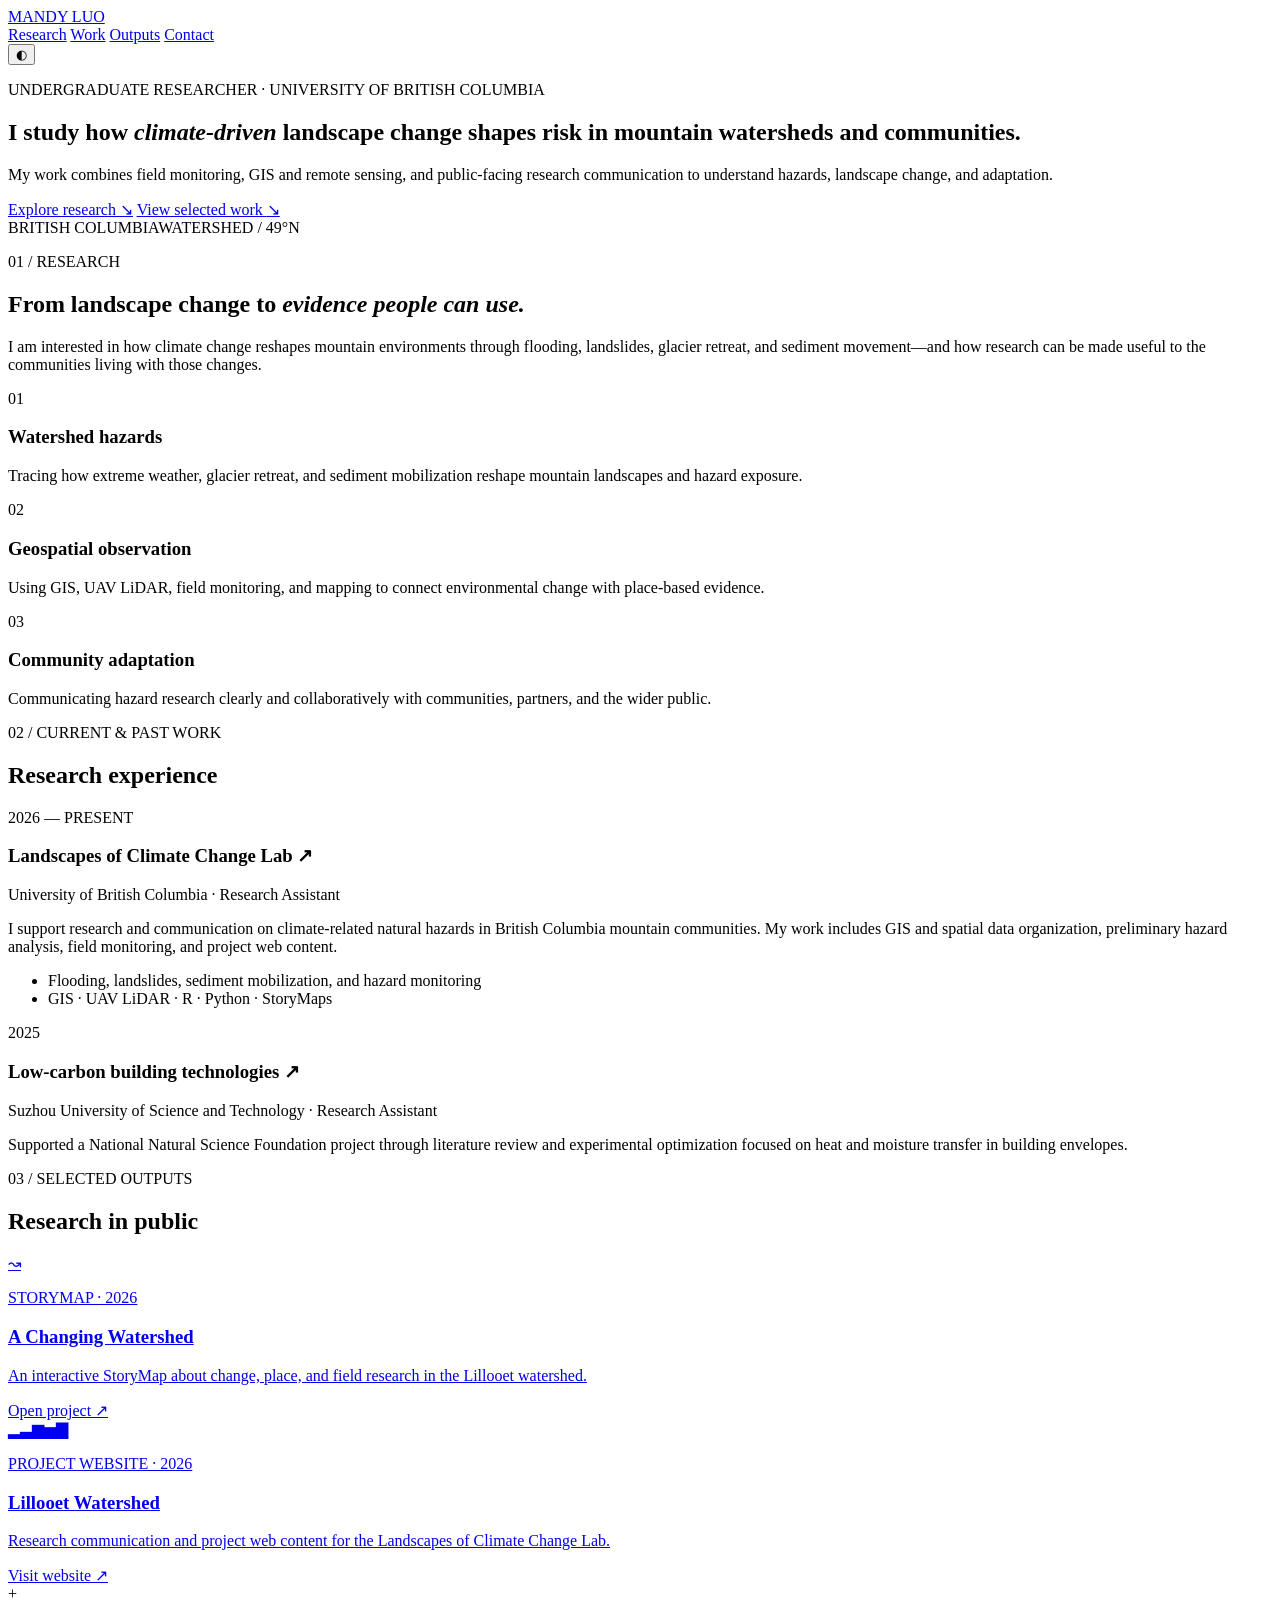
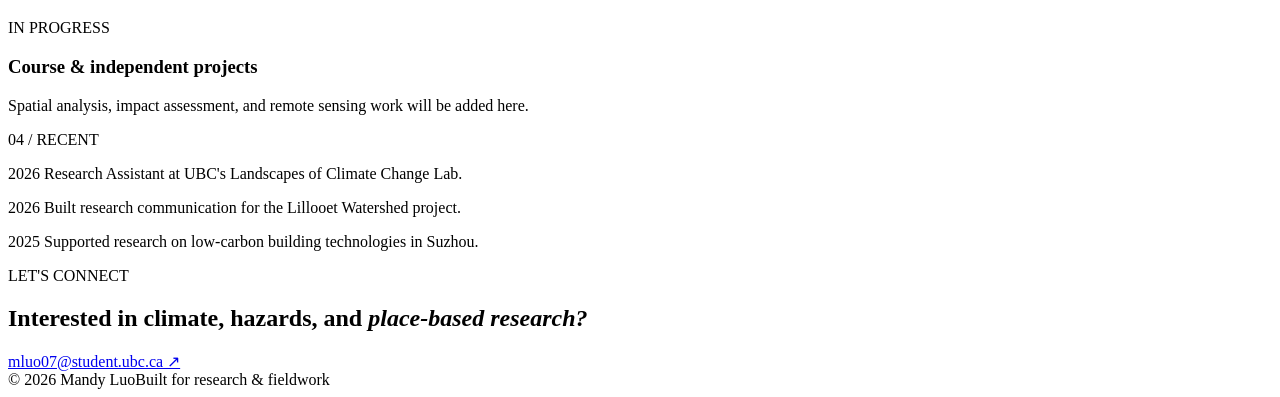
==== index.html @ b537731d "Add portfolio homepage" ====
<!doctype html>
<html lang="en">
  <head>
    <meta charset="UTF-8" />
    <meta name="viewport" content="width=device-width, initial-scale=1.0" />
    <meta name="description" content="Mandy Luo — climate risk, watershed change, and community adaptation." />
    <title>Mandy Luo | Climate Risk & Watersheds</title>
    <link rel="preconnect" href="https://fonts.googleapis.com" />
    <link rel="preconnect" href="https://fonts.gstatic.com" crossorigin />
    <link href="https://fonts.googleapis.com/css2?family=DM+Mono:wght@400;500&family=Instrument+Serif:ital@0;1&family=Manrope:wght@400;500;600;700&display=swap" rel="stylesheet" />
    <link rel="stylesheet" href="styles.css" />
  </head>
  <body>
    <div class="grain"></div>
    <header class="site-header">
      <a class="brand" href="#top">MANDY LUO</a>
      <nav aria-label="Primary navigation">
        <a href="#research">Research</a>
        <a href="#work">Work</a>
        <a href="#outputs">Outputs</a>
        <a href="#contact">Contact</a>
      </nav>
      <button class="theme-toggle" type="button" aria-label="Switch colour theme">◐</button>
    </header>

    <main id="top">
      <section class="hero">
        <div class="hero-copy">
          <p class="eyebrow">UNDERGRADUATE RESEARCHER · UNIVERSITY OF BRITISH COLUMBIA</p>
          <h1>I study how <em>climate-driven</em> landscape change shapes risk in mountain watersheds and communities.</h1>
          <p class="intro">My work combines field monitoring, GIS and remote sensing, and public-facing research communication to understand hazards, landscape change, and adaptation.</p>
          <div class="hero-links">
            <a class="arrow-link" href="#research">Explore research <span>↘</span></a>
            <a class="arrow-link" href="#outputs">View selected work <span>↘</span></a>
          </div>
        </div>
        <div class="hero-art" aria-label="Abstract contour map illustration">
          <div class="sun"></div><div class="mountain mountain-one"></div><div class="mountain mountain-two"></div><div class="river"></div>
          <span class="map-label label-one">BRITISH COLUMBIA</span><span class="map-label label-two">WATERSHED / 49°N</span>
        </div>
      </section>
      <section class="statement" id="research">
        <p class="section-kicker">01 / RESEARCH</p>
        <div><h2>From landscape change to <em>evidence people can use.</em></h2><p>I am interested in how climate change reshapes mountain environments through flooding, landslides, glacier retreat, and sediment movement—and how research can be made useful to the communities living with those changes.</p></div>
      </section>
      <section class="themes" aria-label="Research themes">
        <article><span>01</span><h3>Watershed hazards</h3><p>Tracing how extreme weather, glacier retreat, and sediment mobilization reshape mountain landscapes and hazard exposure.</p></article>
        <article><span>02</span><h3>Geospatial observation</h3><p>Using GIS, UAV LiDAR, field monitoring, and mapping to connect environmental change with place-based evidence.</p></article>
        <article><span>03</span><h3>Community adaptation</h3><p>Communicating hazard research clearly and collaboratively with communities, partners, and the wider public.</p></article>
      </section>
      <section class="work" id="work">
        <div class="section-heading"><p class="section-kicker">02 / CURRENT & PAST WORK</p><h2>Research experience</h2></div>
        <div class="work-list">
          <article class="work-item"><p class="work-date">2026 — PRESENT</p><div><h3>Landscapes of Climate Change Lab <span>↗</span></h3><p class="work-place">University of British Columbia · Research Assistant</p><p>I support research and communication on climate-related natural hazards in British Columbia mountain communities. My work includes GIS and spatial data organization, preliminary hazard analysis, field monitoring, and project web content.</p><ul><li>Flooding, landslides, sediment mobilization, and hazard monitoring</li><li>GIS · UAV LiDAR · R · Python · StoryMaps</li></ul></div></article>
          <article class="work-item"><p class="work-date">2025</p><div><h3>Low-carbon building technologies <span>↗</span></h3><p class="work-place">Suzhou University of Science and Technology · Research Assistant</p><p>Supported a National Natural Science Foundation project through literature review and experimental optimization focused on heat and moisture transfer in building envelopes.</p></div></article>
        </div>
      </section>
      <section class="outputs" id="outputs">
        <div class="section-heading"><p class="section-kicker">03 / SELECTED OUTPUTS</p><h2>Research in public</h2></div>
        <div class="output-grid">
          <a class="output-card accent-card" href="https://arcg.is/0mvXmP2" target="_blank" rel="noreferrer"><div class="card-graphic"><span>↝</span><i></i><b></b></div><p class="card-type">STORYMAP · 2026</p><h3>A Changing Watershed</h3><p>An interactive StoryMap about change, place, and field research in the Lillooet watershed.</p><span class="card-link">Open project ↗</span></a>
          <a class="output-card line-card" href="https://blogs.ubc.ca/lillooetwatershed/" target="_blank" rel="noreferrer"><div class="card-graphic"><span class="bars">▂▃▆▅▇</span></div><p class="card-type">PROJECT WEBSITE · 2026</p><h3>Lillooet Watershed</h3><p>Research communication and project web content for the Landscapes of Climate Change Lab.</p><span class="card-link">Visit website ↗</span></a>
          <article class="output-card coming-card"><div class="card-graphic"><span>+</span></div><p class="card-type">IN PROGRESS</p><h3>Course & independent projects</h3><p>Spatial analysis, impact assessment, and remote sensing work will be added here.</p></article>
        </div>
      </section>
      <section class="news"><p class="section-kicker">04 / RECENT</p><div class="news-list"><p><time>2026</time> Research Assistant at UBC's Landscapes of Climate Change Lab.</p><p><time>2026</time> Built research communication for the Lillooet Watershed project.</p><p><time>2025</time> Supported research on low-carbon building technologies in Suzhou.</p></div></section>
    </main>
    <footer id="contact"><p class="section-kicker">LET'S CONNECT</p><h2>Interested in climate, hazards, and <em>place-based research?</em></h2><a class="email" href="mailto:mluo07@student.ubc.ca">mluo07@student.ubc.ca ↗</a><div class="footer-bottom"><span>© 2026 Mandy Luo</span><span>Built for research & fieldwork</span></div></footer>
    <script src="script.js"></script>
  </body>
</html>
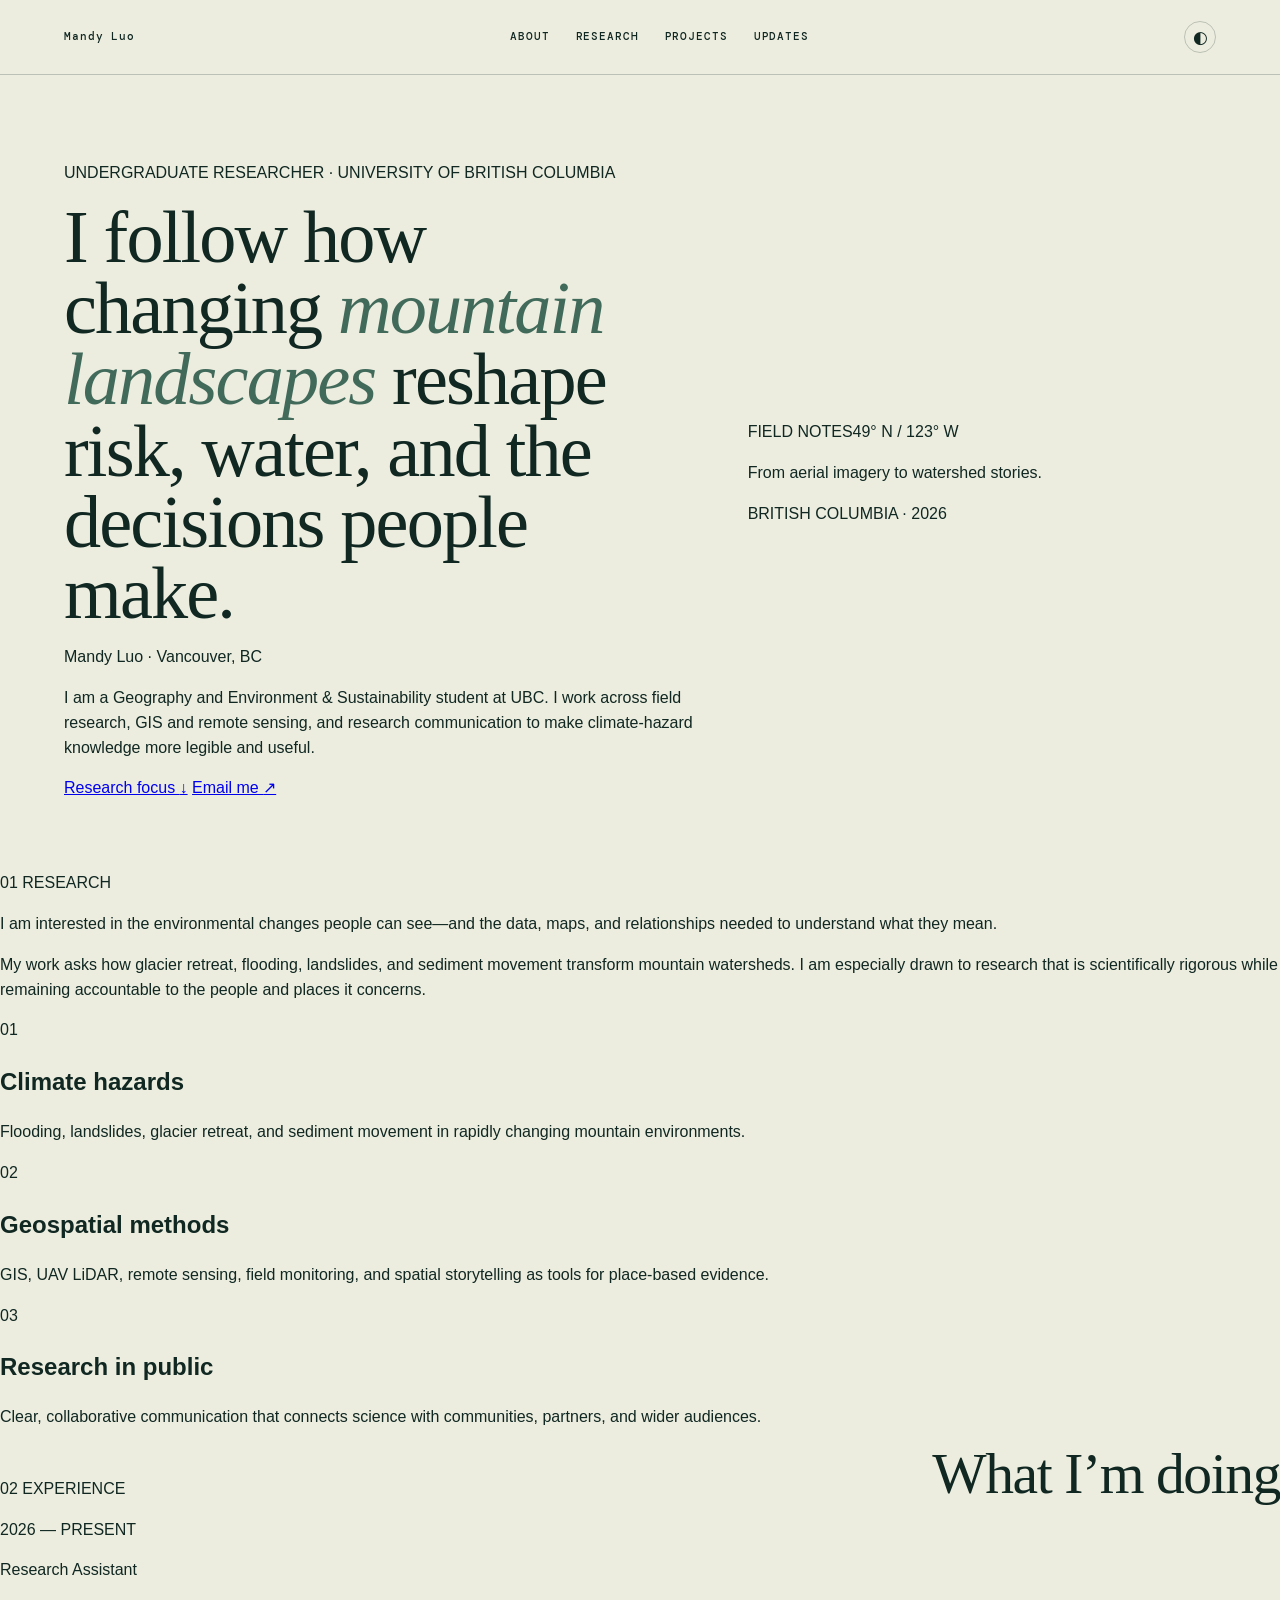
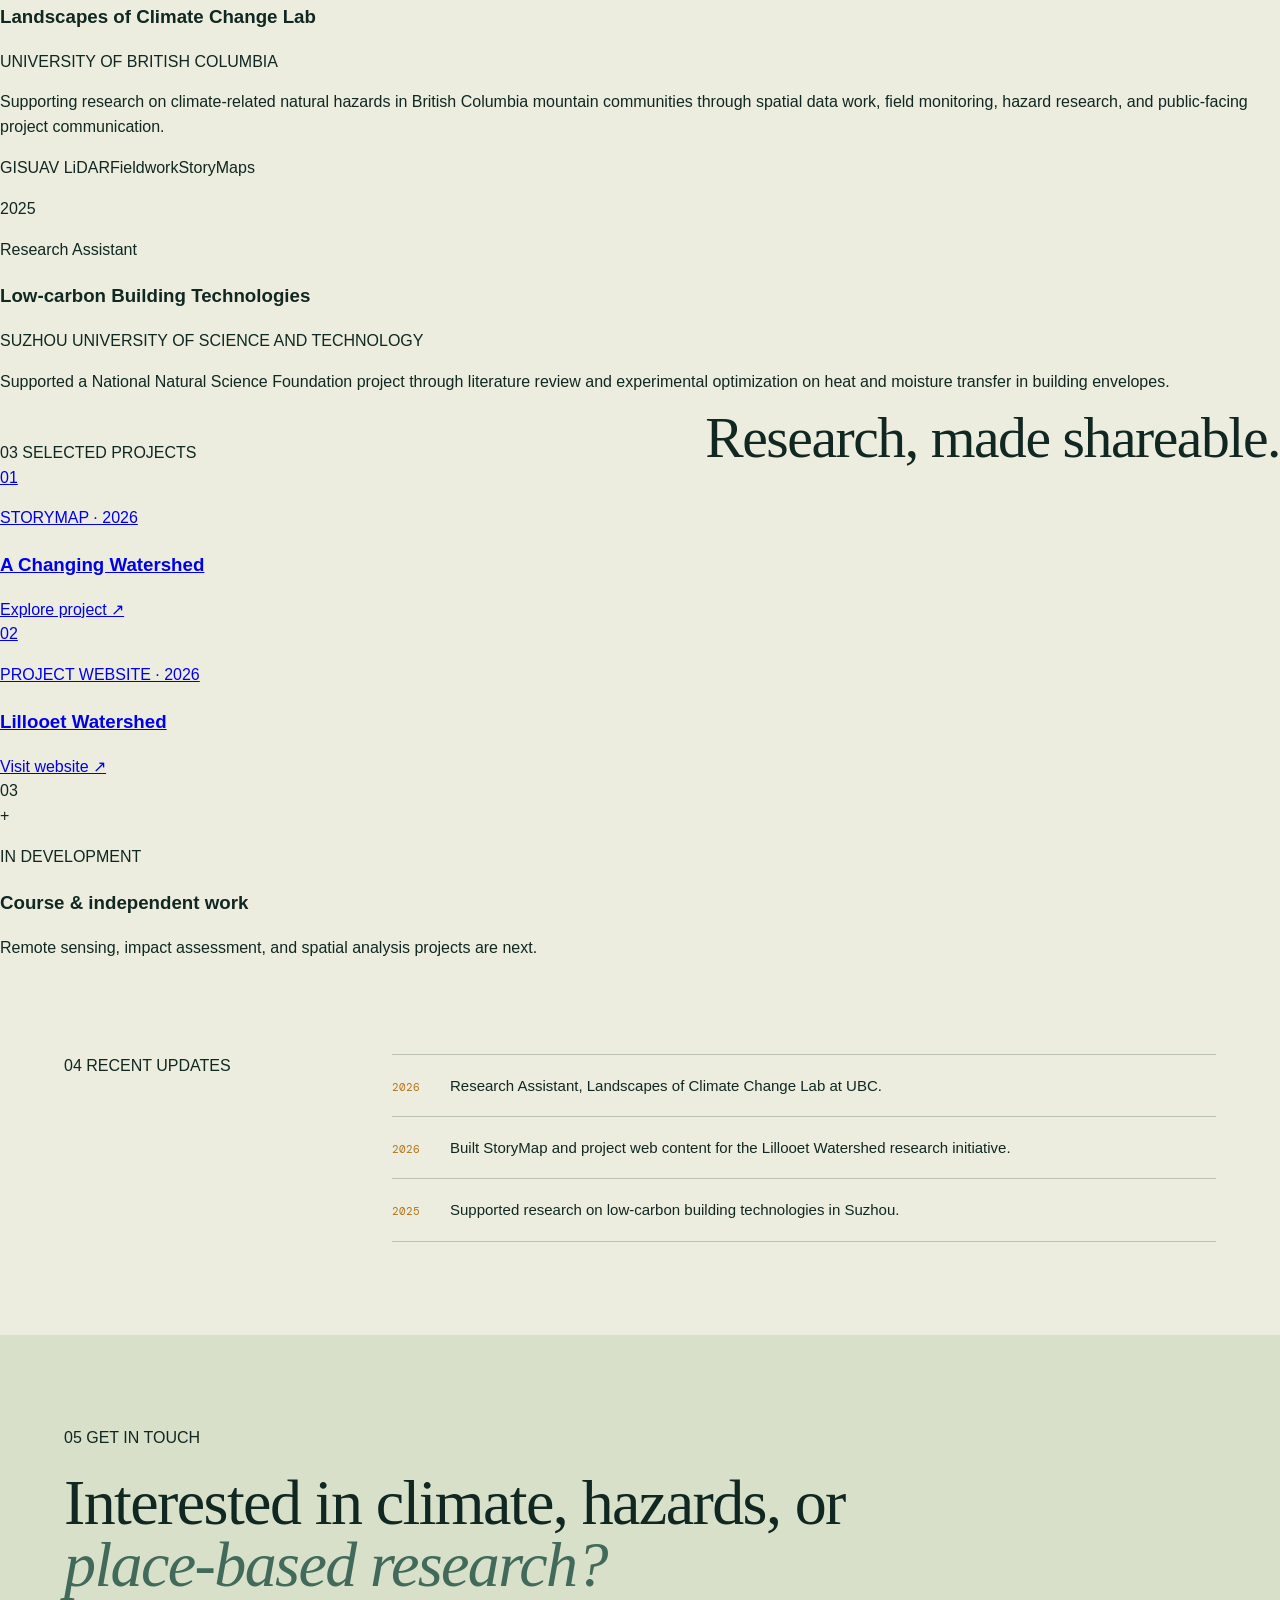
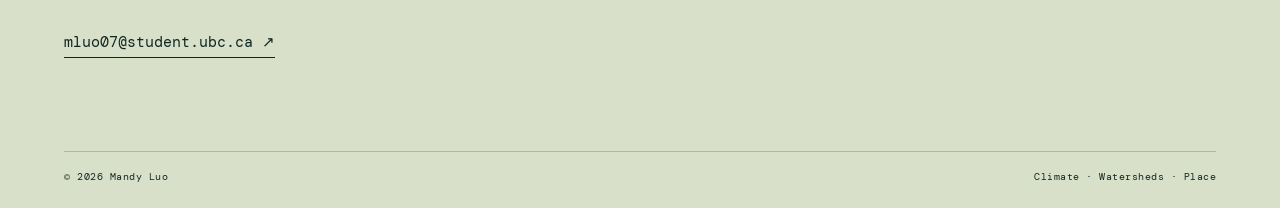
==== commit 350641ac: "Redesign portfolio homepage as academic research profile" ====
--- a/index.html
+++ b/index.html
@@ -3,69 +3,96 @@
   <head>
     <meta charset="UTF-8" />
     <meta name="viewport" content="width=device-width, initial-scale=1.0" />
-    <meta name="description" content="Mandy Luo — climate risk, watershed change, and community adaptation." />
-    <title>Mandy Luo | Climate Risk & Watersheds</title>
+    <meta name="description" content="Mandy Luo is an undergraduate researcher studying climate risk, mountain watersheds, and public-facing geospatial research." />
+    <title>Mandy Luo — Climate, Watersheds & Place</title>
     <link rel="preconnect" href="https://fonts.googleapis.com" />
     <link rel="preconnect" href="https://fonts.gstatic.com" crossorigin />
-    <link href="https://fonts.googleapis.com/css2?family=DM+Mono:wght@400;500&family=Instrument+Serif:ital@0;1&family=Manrope:wght@400;500;600;700&display=swap" rel="stylesheet" />
+    <link href="https://fonts.googleapis.com/css2?family=DM+Mono:wght@400;500&family=DM+Sans:opsz,wght@9..40,400;9..40,500;9..40,600;9..40,700&family=Playfair+Display:ital,wght@0,400;0,500;1,400;1,500&display=swap" rel="stylesheet" />
     <link rel="stylesheet" href="styles.css" />
   </head>
   <body>
-    <div class="grain"></div>
     <header class="site-header">
-      <a class="brand" href="#top">MANDY LUO</a>
+      <a class="brand" href="#top">Mandy Luo</a>
       <nav aria-label="Primary navigation">
+        <a href="#about">About</a>
         <a href="#research">Research</a>
-        <a href="#work">Work</a>
-        <a href="#outputs">Outputs</a>
-        <a href="#contact">Contact</a>
+        <a href="#projects">Projects</a>
+        <a href="#news">Updates</a>
       </nav>
       <button class="theme-toggle" type="button" aria-label="Switch colour theme">◐</button>
     </header>
 
     <main id="top">
-      <section class="hero">
+      <section class="hero" id="about">
         <div class="hero-copy">
-          <p class="eyebrow">UNDERGRADUATE RESEARCHER · UNIVERSITY OF BRITISH COLUMBIA</p>
-          <h1>I study how <em>climate-driven</em> landscape change shapes risk in mountain watersheds and communities.</h1>
-          <p class="intro">My work combines field monitoring, GIS and remote sensing, and public-facing research communication to understand hazards, landscape change, and adaptation.</p>
-          <div class="hero-links">
-            <a class="arrow-link" href="#research">Explore research <span>↘</span></a>
-            <a class="arrow-link" href="#outputs">View selected work <span>↘</span></a>
+          <p class="overline">UNDERGRADUATE RESEARCHER · UNIVERSITY OF BRITISH COLUMBIA</p>
+          <h1>I follow how changing <em>mountain landscapes</em> reshape risk, water, and the decisions people make.</h1>
+          <div class="hero-intro">
+            <p class="identity">Mandy Luo · Vancouver, BC</p>
+            <p>I am a Geography and Environment &amp; Sustainability student at UBC. I work across field research, GIS and remote sensing, and research communication to make climate-hazard knowledge more legible and useful.</p>
+          </div>
+          <div class="hero-actions">
+            <a class="button button-primary" href="#research">Research focus <span>↓</span></a>
+            <a class="text-link" href="mailto:mluo07@student.ubc.ca">Email me <span>↗</span></a>
           </div>
         </div>
-        <div class="hero-art" aria-label="Abstract contour map illustration">
-          <div class="sun"></div><div class="mountain mountain-one"></div><div class="mountain mountain-two"></div><div class="river"></div>
-          <span class="map-label label-one">BRITISH COLUMBIA</span><span class="map-label label-two">WATERSHED / 49°N</span>
+        <aside class="field-card" aria-label="Research field notes">
+          <div class="field-card-top"><span>FIELD NOTES</span><span>49° N / 123° W</span></div>
+          <div class="contour-map" aria-hidden="true">
+            <i></i><i></i><i></i><i></i><i></i>
+            <span class="map-dot dot-one"></span><span class="map-dot dot-two"></span>
+          </div>
+          <div class="field-card-caption">
+            <p>From aerial imagery to watershed stories.</p>
+            <span>BRITISH COLUMBIA · 2026</span>
+          </div>
+        </aside>
+      </section>
+
+      <section class="research-intro" id="research">
+        <div class="section-label"><span>01</span> RESEARCH</div>
+        <div>
+          <p class="large-copy">I am interested in the environmental changes people can see—and the data, maps, and relationships needed to understand what they mean.</p>
+          <p class="body-copy">My work asks how glacier retreat, flooding, landslides, and sediment movement transform mountain watersheds. I am especially drawn to research that is scientifically rigorous while remaining accountable to the people and places it concerns.</p>
         </div>
       </section>
-      <section class="statement" id="research">
-        <p class="section-kicker">01 / RESEARCH</p>
-        <div><h2>From landscape change to <em>evidence people can use.</em></h2><p>I am interested in how climate change reshapes mountain environments through flooding, landslides, glacier retreat, and sediment movement—and how research can be made useful to the communities living with those changes.</p></div>
+
+      <section class="focus-grid" aria-label="Research areas">
+        <article><p class="number">01</p><h2>Climate hazards</h2><p>Flooding, landslides, glacier retreat, and sediment movement in rapidly changing mountain environments.</p></article>
+        <article><p class="number">02</p><h2>Geospatial methods</h2><p>GIS, UAV LiDAR, remote sensing, field monitoring, and spatial storytelling as tools for place-based evidence.</p></article>
+        <article><p class="number">03</p><h2>Research in public</h2><p>Clear, collaborative communication that connects science with communities, partners, and wider audiences.</p></article>
       </section>
-      <section class="themes" aria-label="Research themes">
-        <article><span>01</span><h3>Watershed hazards</h3><p>Tracing how extreme weather, glacier retreat, and sediment mobilization reshape mountain landscapes and hazard exposure.</p></article>
-        <article><span>02</span><h3>Geospatial observation</h3><p>Using GIS, UAV LiDAR, field monitoring, and mapping to connect environmental change with place-based evidence.</p></article>
-        <article><span>03</span><h3>Community adaptation</h3><p>Communicating hazard research clearly and collaboratively with communities, partners, and the wider public.</p></article>
-      </section>
-      <section class="work" id="work">
-        <div class="section-heading"><p class="section-kicker">02 / CURRENT & PAST WORK</p><h2>Research experience</h2></div>
-        <div class="work-list">
-          <article class="work-item"><p class="work-date">2026 — PRESENT</p><div><h3>Landscapes of Climate Change Lab <span>↗</span></h3><p class="work-place">University of British Columbia · Research Assistant</p><p>I support research and communication on climate-related natural hazards in British Columbia mountain communities. My work includes GIS and spatial data organization, preliminary hazard analysis, field monitoring, and project web content.</p><ul><li>Flooding, landslides, sediment mobilization, and hazard monitoring</li><li>GIS · UAV LiDAR · R · Python · StoryMaps</li></ul></div></article>
-          <article class="work-item"><p class="work-date">2025</p><div><h3>Low-carbon building technologies <span>↗</span></h3><p class="work-place">Suzhou University of Science and Technology · Research Assistant</p><p>Supported a National Natural Science Foundation project through literature review and experimental optimization focused on heat and moisture transfer in building envelopes.</p></div></article>
+
+      <section class="experience">
+        <div class="section-heading"><div class="section-label"><span>02</span> EXPERIENCE</div><h2>What I’m doing</h2></div>
+        <div class="experience-list">
+          <article class="experience-item">
+            <p class="date">2026 — PRESENT</p>
+            <div><p class="role">Research Assistant</p><h3>Landscapes of Climate Change Lab</h3><p class="place">UNIVERSITY OF BRITISH COLUMBIA</p><p class="description">Supporting research on climate-related natural hazards in British Columbia mountain communities through spatial data work, field monitoring, hazard research, and public-facing project communication.</p><div class="tags"><span>GIS</span><span>UAV LiDAR</span><span>Fieldwork</span><span>StoryMaps</span></div></div>
+          </article>
+          <article class="experience-item">
+            <p class="date">2025</p>
+            <div><p class="role">Research Assistant</p><h3>Low-carbon Building Technologies</h3><p class="place">SUZHOU UNIVERSITY OF SCIENCE AND TECHNOLOGY</p><p class="description">Supported a National Natural Science Foundation project through literature review and experimental optimization on heat and moisture transfer in building envelopes.</p></div>
+          </article>
         </div>
       </section>
-      <section class="outputs" id="outputs">
-        <div class="section-heading"><p class="section-kicker">03 / SELECTED OUTPUTS</p><h2>Research in public</h2></div>
-        <div class="output-grid">
-          <a class="output-card accent-card" href="https://arcg.is/0mvXmP2" target="_blank" rel="noreferrer"><div class="card-graphic"><span>↝</span><i></i><b></b></div><p class="card-type">STORYMAP · 2026</p><h3>A Changing Watershed</h3><p>An interactive StoryMap about change, place, and field research in the Lillooet watershed.</p><span class="card-link">Open project ↗</span></a>
-          <a class="output-card line-card" href="https://blogs.ubc.ca/lillooetwatershed/" target="_blank" rel="noreferrer"><div class="card-graphic"><span class="bars">▂▃▆▅▇</span></div><p class="card-type">PROJECT WEBSITE · 2026</p><h3>Lillooet Watershed</h3><p>Research communication and project web content for the Landscapes of Climate Change Lab.</p><span class="card-link">Visit website ↗</span></a>
-          <article class="output-card coming-card"><div class="card-graphic"><span>+</span></div><p class="card-type">IN PROGRESS</p><h3>Course & independent projects</h3><p>Spatial analysis, impact assessment, and remote sensing work will be added here.</p></article>
+
+      <section class="projects" id="projects">
+        <div class="section-heading"><div class="section-label"><span>03</span> SELECTED PROJECTS</div><h2>Research, made shareable.</h2></div>
+        <div class="project-grid">
+          <a class="project-card watershed" href="https://arcg.is/0mvXmP2" target="_blank" rel="noreferrer"><div class="project-image"><span>01</span><div class="river-line"></div><div class="ridge ridge-one"></div><div class="ridge ridge-two"></div></div><div class="project-copy"><p>STORYMAP · 2026</p><h3>A Changing Watershed</h3><span>Explore project ↗</span></div></a>
+          <a class="project-card website" href="https://blogs.ubc.ca/lillooetwatershed/" target="_blank" rel="noreferrer"><div class="project-image"><span>02</span><div class="grid-lines"></div><div class="site-window"><b></b><i></i><i></i><i></i></div></div><div class="project-copy"><p>PROJECT WEBSITE · 2026</p><h3>Lillooet Watershed</h3><span>Visit website ↗</span></div></a>
+          <article class="project-card future"><div class="project-image"><span>03</span><div class="plus">+</div></div><div class="project-copy"><p>IN DEVELOPMENT</p><h3>Course &amp; independent work</h3><span>Remote sensing, impact assessment, and spatial analysis projects are next.</span></div></article>
         </div>
       </section>
-      <section class="news"><p class="section-kicker">04 / RECENT</p><div class="news-list"><p><time>2026</time> Research Assistant at UBC's Landscapes of Climate Change Lab.</p><p><time>2026</time> Built research communication for the Lillooet Watershed project.</p><p><time>2025</time> Supported research on low-carbon building technologies in Suzhou.</p></div></section>
+
+      <section class="news" id="news">
+        <div class="section-label"><span>04</span> RECENT UPDATES</div>
+        <div class="news-list"><p><time>2026</time><span>Research Assistant, Landscapes of Climate Change Lab at UBC.</span></p><p><time>2026</time><span>Built StoryMap and project web content for the Lillooet Watershed research initiative.</span></p><p><time>2025</time><span>Supported research on low-carbon building technologies in Suzhou.</span></p></div>
+      </section>
     </main>
-    <footer id="contact"><p class="section-kicker">LET'S CONNECT</p><h2>Interested in climate, hazards, and <em>place-based research?</em></h2><a class="email" href="mailto:mluo07@student.ubc.ca">mluo07@student.ubc.ca ↗</a><div class="footer-bottom"><span>© 2026 Mandy Luo</span><span>Built for research & fieldwork</span></div></footer>
+
+    <footer id="contact"><p class="section-label"><span>05</span> GET IN TOUCH</p><h2>Interested in climate, hazards, or <em>place-based research?</em></h2><a class="email" href="mailto:mluo07@student.ubc.ca">mluo07@student.ubc.ca <span>↗</span></a><div class="footer-bottom"><span>© 2026 Mandy Luo</span><span>Climate · Watersheds · Place</span></div></footer>
     <script src="script.js"></script>
   </body>
-</html>+</html>
--- a/styles.css
+++ b/styles.css
@@ -0,0 +1,3 @@
+:root{--bg:#102722;--paper:#eceddf;--ink:#102722;--muted:#6e776d;--accent:#e3a64d;--line:rgba(16,39,34,.22)}
+*{box-sizing:border-box}html{scroll-behavior:smooth}body{margin:0;background:var(--paper);color:var(--ink);font-family:Manrope,Arial,sans-serif;line-height:1.55}.grain{position:fixed;inset:0;pointer-events:none;opacity:.12;z-index:20;background-image:url("data:image/svg+xml,%3Csvg viewBox='0 0 180 180' xmlns='http://www.w3.org/2000/svg'%3E%3Cfilter id='n'%3E%3CfeTurbulence type='fractalNoise' baseFrequency='.8' numOctaves='4' stitchTiles='stitch'/%3E%3C/filter%3E%3Crect width='100%25' height='100%25' filter='url(%23n)' opacity='.4'/%3E%3C/svg%3E")}.site-header{height:75px;display:flex;align-items:center;justify-content:space-between;padding:0 clamp(22px,5vw,74px);border-bottom:1px solid var(--line);position:sticky;top:0;background:color-mix(in srgb,var(--paper) 93%,transparent);backdrop-filter:blur(10px);z-index:10}.brand,.site-header nav a,.section-kicker,.eyebrow,.card-type,.work-date{font:500 11px/1.2 "DM Mono",monospace;letter-spacing:.08em}.brand{text-decoration:none;color:var(--ink)}.site-header nav{display:flex;gap:26px}.site-header nav a{color:var(--ink);text-decoration:none;text-transform:uppercase}.theme-toggle{border:1px solid var(--line);background:transparent;border-radius:50%;width:32px;height:32px;color:var(--ink);cursor:pointer;font-size:17px}main{max-width:1300px;margin:auto}.hero{min-height:630px;display:grid;grid-template-columns:1.15fr .85fr;gap:50px;align-items:center;padding:70px clamp(22px,5vw,74px)}.eyebrow{color:#4a6259;margin:0 0 24px}.hero h1,.statement h2,.section-heading h2,footer h2{font-family:"Instrument Serif",Georgia,serif;font-size:clamp(49px,5.8vw,83px);font-weight:400;line-height:.96;letter-spacing:-.025em;margin:0;max-width:780px}.hero h1 em,.statement h2 em,footer h2 em{font-style:italic;color:#416a5b}.intro{font-size:17px;max-width:570px;margin:31px 0;color:#33493f}.hero-links{display:flex;gap:31px;margin-top:36px}.arrow-link{color:var(--ink);text-decoration:none;border-bottom:1px solid var(--ink);font-size:13px;padding-bottom:5px}.arrow-link span{color:#b77419;font-size:19px;margin-left:5px}.hero-art{height:455px;position:relative;overflow:hidden;background:#254a40;border-radius:0 150px 0 150px;background-image:radial-gradient(circle at 35% 28%,#6e9079 0 1px,transparent 1.7px),radial-gradient(circle at 75% 68%,#6e9079 0 1px,transparent 1.7px);background-size:15px 15px}.sun{position:absolute;width:120px;height:120px;border-radius:50%;background:#e4ad53;right:18%;top:13%;opacity:.95}.mountain{position:absolute;bottom:-15%;width:110%;height:67%;background:#17362f;clip-path:polygon(0 100%,23% 46%,39% 77%,59% 10%,80% 69%,100% 25%,100% 100%)}.mountain-two{bottom:-34%;left:-35%;background:#0e2b25;transform:rotate(-4deg)}.river{position:absolute;width:45%;height:140%;background:#c6d6af;left:50%;bottom:-62%;border-radius:50%;transform:rotate(23deg);opacity:.88}.map-label{position:absolute;color:#dce9ce;font:10px "DM Mono",monospace;letter-spacing:.1em}.label-one{bottom:15%;left:9%}.label-two{top:14%;left:9%;writing-mode:vertical-rl}.statement{border-top:1px solid var(--line);display:grid;grid-template-columns:25% 1fr;gap:40px;padding:93px clamp(22px,5vw,74px)}.section-kicker{margin:4px 0;color:#5d6a61}.statement h2{font-size:clamp(42px,4.5vw,66px);max-width:720px}.statement div>p{max-width:590px;font-size:16px;margin:31px 0 0;color:#3b5046}.themes{display:grid;grid-template-columns:repeat(3,1fr);padding:0 clamp(22px,5vw,74px) 110px;gap:18px}.themes article{border-top:1px solid var(--ink);padding:17px 0}.themes span{font:11px "DM Mono",monospace;color:#b77419}.themes h3{font:600 20px/1.2 Manrope;margin:45px 0 11px}.themes p{margin:0;color:#4c6056;font-size:14px;max-width:340px}.work,.outputs{background:var(--bg);color:#f0f0e4;padding:92px clamp(22px,5vw,74px)}.section-heading{display:flex;justify-content:space-between;align-items:flex-end;gap:20px}.work .section-kicker,.outputs .section-kicker{color:#a1b8a3}.section-heading h2{font-size:clamp(43px,4.5vw,64px)}.work-list{margin-top:58px;border-top:1px solid rgba(240,240,228,.35)}.work-item{display:grid;grid-template-columns:25% 1fr;gap:30px;padding:38px 0;border-bottom:1px solid rgba(240,240,228,.2)}.work-date{color:#b7c5ad;padding-top:7px}.work-item h3{font:500 clamp(25px,3vw,39px)/1.1 "Instrument Serif",Georgia,serif;margin:0}.work-item h3 span{color:var(--accent);font:22px Manrope}.work-place{font:11px "DM Mono",monospace;letter-spacing:.04em;color:#acc0ae;margin:12px 0 20px}.work-item div>p:not(.work-place){max-width:700px;color:#d3ddd0;font-size:14px}.work-item ul{padding:0;margin:20px 0 0;display:flex;flex-wrap:wrap;gap:9px}.work-item li{list-style:none;border:1px solid rgba(240,240,228,.3);padding:5px 9px;border-radius:30px;color:#c9d6c5;font-size:11px}.outputs{padding-top:0}.output-grid{display:grid;grid-template-columns:1.1fr 1fr 1fr;gap:16px;margin-top:53px}.output-card{min-height:410px;padding:23px;background:#dfe5d0;color:var(--ink);text-decoration:none;display:flex;flex-direction:column;transition:transform .2s}.output-card:hover{transform:translateY(-5px)}.line-card{background:#e7b669}.coming-card{background:#d9d4c7}.card-graphic{height:162px;position:relative;overflow:hidden;margin:-23px -23px 31px;background:#789e81}.accent-card .card-graphic span{position:absolute;font:120px "Instrument Serif";color:#e4b759;left:30%;top:-33px;transform:rotate(-21deg)}.accent-card .card-graphic i,.accent-card .card-graphic b{position:absolute;width:210px;height:115px;border:1px solid #c7e0b2;border-radius:50%;left:25%;top:48%;transform:rotate(-17deg)}.accent-card .card-graphic b{width:320px;height:170px;left:12%;top:37%}.line-card .card-graphic{background:#1b3b34}.bars{color:#e8c36b;font:62px "DM Mono";letter-spacing:-18px;position:absolute;left:23%;top:37px}.coming-card .card-graphic{background:#b8b2a6}.coming-card .card-graphic span{font:120px "Instrument Serif";position:absolute;left:42%;top:-29px}.card-type{font-size:10px;color:#4a5f51;margin:0 0 14px}.output-card h3{font:500 32px/1.05 "Instrument Serif",Georgia,serif;margin:0}.output-card p:not(.card-type){font-size:13px;color:#45594e;margin:13px 0}.card-link{font:12px "DM Mono",monospace;margin-top:auto;border-bottom:1px solid var(--ink);align-self:flex-start;padding-bottom:4px}.news{padding:93px clamp(22px,5vw,74px);display:grid;grid-template-columns:25% 1fr;gap:40px}.news-list{border-top:1px solid var(--line)}.news-list p{margin:0;border-bottom:1px solid var(--line);padding:19px 0;font-size:15px}.news time{font:11px "DM Mono",monospace;color:#b77419;margin-right:30px}footer{padding:75px clamp(22px,5vw,74px) 25px;background:#d9e0ca;color:var(--ink)}footer h2{font-size:clamp(43px,5vw,74px);max-width:900px;margin:22px 0 35px}.email{font:15px "DM Mono",monospace;color:var(--ink);text-decoration:none;border-bottom:1px solid var(--ink);padding-bottom:5px}.footer-bottom{display:flex;justify-content:space-between;border-top:1px solid var(--line);padding-top:18px;margin-top:96px;font:10px "DM Mono",monospace;letter-spacing:.05em}@media(max-width:760px){.site-header nav{display:none}.hero{grid-template-columns:1fr;padding-top:55px}.hero-art{height:280px;grid-row:1}.statement,.news{grid-template-columns:1fr;padding-top:65px;padding-bottom:65px}.themes,.output-grid{grid-template-columns:1fr}.themes{padding-bottom:65px}.work-item{grid-template-columns:1fr;gap:5px}.work,.outputs{padding-top:65px}.section-heading{display:block}.section-heading h2{margin-top:18px}.output-card{min-height:340px}.hero-links{gap:17px}.footer-bottom{margin-top:65px;gap:15px;flex-direction:column}}
+body.dark{--paper:#102722;--ink:#edf0e3;--muted:#aab9aa;--line:rgba(237,240,227,.22)}body.dark .site-header{background:color-mix(in srgb,var(--paper) 93%,transparent)}body.dark .hero-art{filter:saturate(.85) brightness(.85)}body.dark .statement div>p,body.dark .themes p{color:#bdcbbd}body.dark .hero h1 em,body.dark .statement h2 em,body.dark footer h2 em{color:#9cc6ad}body.dark footer{background:#243b34;color:#edf0e3}body.dark .email,body.dark .arrow-link{color:#edf0e3;border-color:#edf0e3}
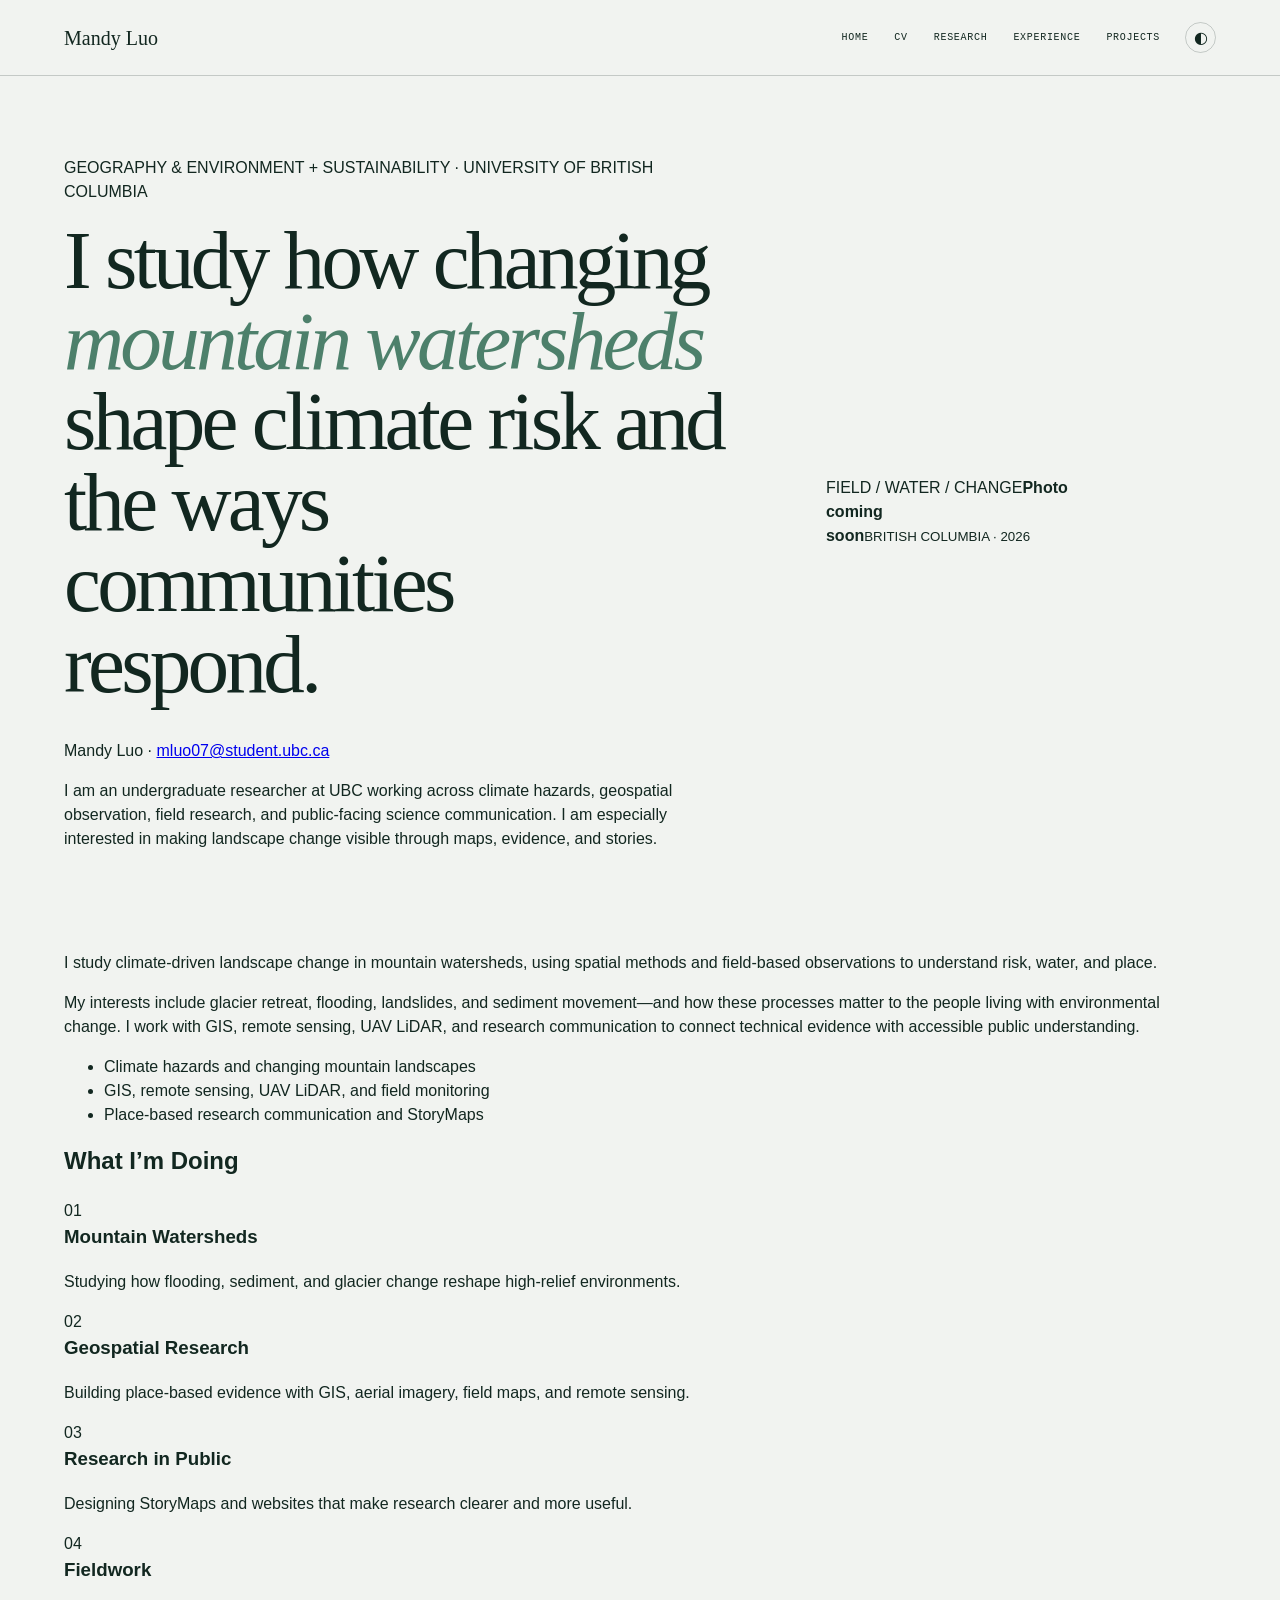
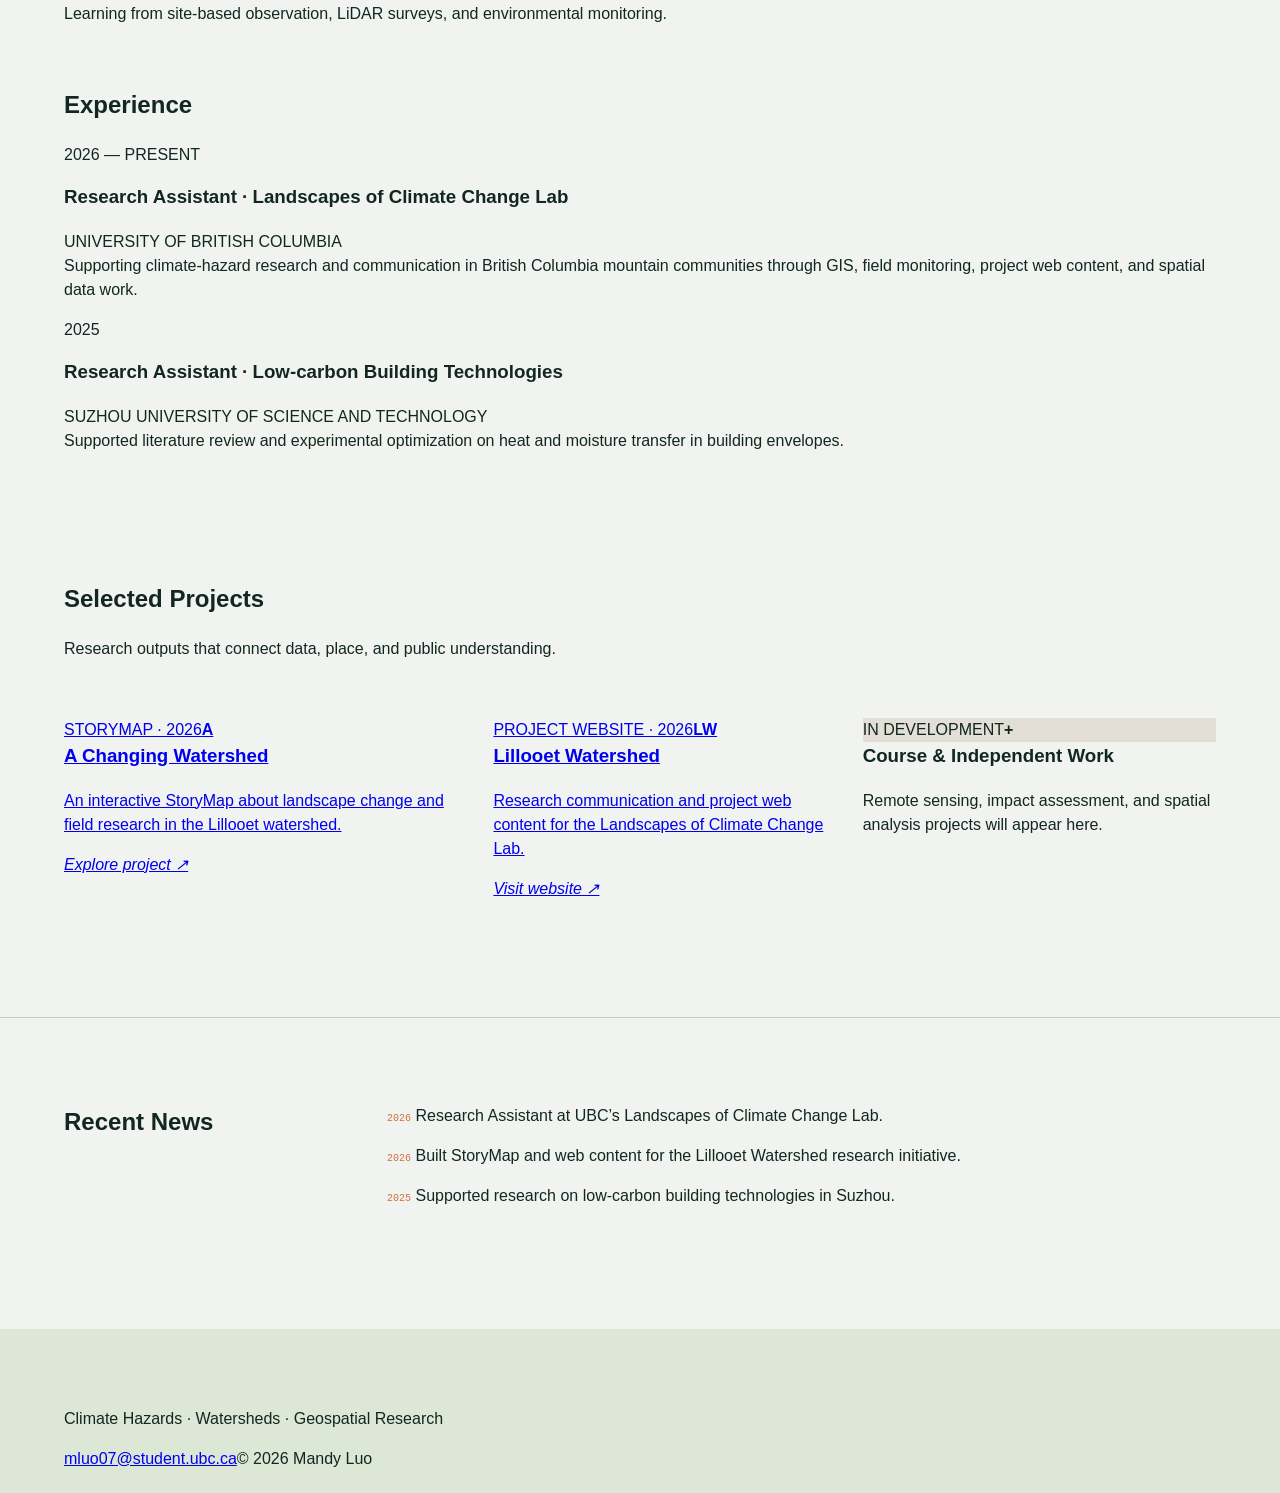
==== commit 067c1a0f: "Rebuild homepage in academic portfolio layout" ====
--- a/index.html
+++ b/index.html
@@ -1,98 +1,79 @@
 <!doctype html>
 <html lang="en">
-  <head>
-    <meta charset="UTF-8" />
-    <meta name="viewport" content="width=device-width, initial-scale=1.0" />
-    <meta name="description" content="Mandy Luo is an undergraduate researcher studying climate risk, mountain watersheds, and public-facing geospatial research." />
-    <title>Mandy Luo — Climate, Watersheds & Place</title>
-    <link rel="preconnect" href="https://fonts.googleapis.com" />
-    <link rel="preconnect" href="https://fonts.gstatic.com" crossorigin />
-    <link href="https://fonts.googleapis.com/css2?family=DM+Mono:wght@400;500&family=DM+Sans:opsz,wght@9..40,400;9..40,500;9..40,600;9..40,700&family=Playfair+Display:ital,wght@0,400;0,500;1,400;1,500&display=swap" rel="stylesheet" />
-    <link rel="stylesheet" href="styles.css" />
-  </head>
-  <body>
-    <header class="site-header">
-      <a class="brand" href="#top">Mandy Luo</a>
-      <nav aria-label="Primary navigation">
-        <a href="#about">About</a>
-        <a href="#research">Research</a>
-        <a href="#projects">Projects</a>
-        <a href="#news">Updates</a>
-      </nav>
-      <button class="theme-toggle" type="button" aria-label="Switch colour theme">◐</button>
-    </header>
+<head>
+  <meta charset="UTF-8" />
+  <meta name="viewport" content="width=device-width, initial-scale=1.0" />
+  <meta name="description" content="Mandy Luo — climate hazards, watersheds, and geospatial research." />
+  <title>Mandy Luo | Climate Hazards & Watersheds</title>
+  <link rel="preconnect" href="https://fonts.googleapis.com" />
+  <link rel="preconnect" href="https://fonts.gstatic.com" crossorigin />
+  <link href="https://fonts.googleapis.com/css2?family=Cormorant+Garamond:ital,wght@0,400;0,500;1,400;1,500&family=Manrope:wght@400;500;600;700&display=swap" rel="stylesheet" />
+  <link rel="stylesheet" href="styles.css" />
+</head>
+<body>
+  <header class="site-header">
+    <a class="brand" href="#home">Mandy Luo</a>
+    <nav aria-label="Primary navigation">
+      <a class="active" href="#home">Home</a><a href="#cv">CV</a><a href="#research">Research</a><a href="#experience">Experience</a><a href="#projects">Projects</a>
+    </nav>
+    <button class="theme-toggle" type="button" aria-label="Switch colour theme">◐</button>
+  </header>
 
-    <main id="top">
-      <section class="hero" id="about">
-        <div class="hero-copy">
-          <p class="overline">UNDERGRADUATE RESEARCHER · UNIVERSITY OF BRITISH COLUMBIA</p>
-          <h1>I follow how changing <em>mountain landscapes</em> reshape risk, water, and the decisions people make.</h1>
-          <div class="hero-intro">
-            <p class="identity">Mandy Luo · Vancouver, BC</p>
-            <p>I am a Geography and Environment &amp; Sustainability student at UBC. I work across field research, GIS and remote sensing, and research communication to make climate-hazard knowledge more legible and useful.</p>
-          </div>
-          <div class="hero-actions">
-            <a class="button button-primary" href="#research">Research focus <span>↓</span></a>
-            <a class="text-link" href="mailto:mluo07@student.ubc.ca">Email me <span>↗</span></a>
-          </div>
+  <main id="home">
+    <section class="hero">
+      <div class="hero-copy">
+        <p class="kicker">GEOGRAPHY &amp; ENVIRONMENT + SUSTAINABILITY · UNIVERSITY OF BRITISH COLUMBIA</p>
+        <h1>I study how changing <em>mountain watersheds</em> shape climate risk and the ways communities respond.</h1>
+        <div class="hero-summary">
+          <p class="hero-meta">Mandy Luo · <a href="mailto:mluo07@student.ubc.ca">mluo07@student.ubc.ca</a></p>
+          <p>I am an undergraduate researcher at UBC working across climate hazards, geospatial observation, field research, and public-facing science communication. I am especially interested in making landscape change visible through maps, evidence, and stories.</p>
         </div>
-        <aside class="field-card" aria-label="Research field notes">
-          <div class="field-card-top"><span>FIELD NOTES</span><span>49° N / 123° W</span></div>
-          <div class="contour-map" aria-hidden="true">
-            <i></i><i></i><i></i><i></i><i></i>
-            <span class="map-dot dot-one"></span><span class="map-dot dot-two"></span>
-          </div>
-          <div class="field-card-caption">
-            <p>From aerial imagery to watershed stories.</p>
-            <span>BRITISH COLUMBIA · 2026</span>
-          </div>
-        </aside>
-      </section>
+      </div>
+      <div class="portrait-wrap" aria-label="Portrait placeholder for Mandy Luo">
+        <div class="portrait-note"><span>FIELD / WATER / CHANGE</span><strong>Photo<br/>coming<br/>soon</strong><small>BRITISH COLUMBIA · 2026</small></div>
+        <div class="contours"><i></i><i></i><i></i><i></i><i></i><b></b></div>
+      </div>
+    </section>
 
-      <section class="research-intro" id="research">
-        <div class="section-label"><span>01</span> RESEARCH</div>
-        <div>
-          <p class="large-copy">I am interested in the environmental changes people can see—and the data, maps, and relationships needed to understand what they mean.</p>
-          <p class="body-copy">My work asks how glacier retreat, flooding, landslides, and sediment movement transform mountain watersheds. I am especially drawn to research that is scientifically rigorous while remaining accountable to the people and places it concerns.</p>
-        </div>
-      </section>
+    <section class="research" id="research">
+      <p class="research-lead">I study climate-driven landscape change in mountain watersheds, using spatial methods and field-based observations to understand risk, water, and place.</p>
+      <div class="research-copy">
+        <p>My interests include glacier retreat, flooding, landslides, and sediment movement—and how these processes matter to the people living with environmental change. I work with GIS, remote sensing, UAV LiDAR, and research communication to connect technical evidence with accessible public understanding.</p>
+        <ul><li>Climate hazards and changing mountain landscapes</li><li>GIS, remote sensing, UAV LiDAR, and field monitoring</li><li>Place-based research communication and StoryMaps</li></ul>
+      </div>
+    </section>
 
-      <section class="focus-grid" aria-label="Research areas">
-        <article><p class="number">01</p><h2>Climate hazards</h2><p>Flooding, landslides, glacier retreat, and sediment movement in rapidly changing mountain environments.</p></article>
-        <article><p class="number">02</p><h2>Geospatial methods</h2><p>GIS, UAV LiDAR, remote sensing, field monitoring, and spatial storytelling as tools for place-based evidence.</p></article>
-        <article><p class="number">03</p><h2>Research in public</h2><p>Clear, collaborative communication that connects science with communities, partners, and wider audiences.</p></article>
-      </section>
+    <section class="doing" id="experience">
+      <h2>What I’m Doing</h2>
+      <div class="card-grid">
+        <article class="work-card mountain"><div class="card-image"><span>01</span><i></i><b></b></div><h3>Mountain Watersheds</h3><p>Studying how flooding, sediment, and glacier change reshape high-relief environments.</p></article>
+        <article class="work-card geospatial"><div class="card-image"><span>02</span><i></i><b></b></div><h3>Geospatial Research</h3><p>Building place-based evidence with GIS, aerial imagery, field maps, and remote sensing.</p></article>
+        <article class="work-card public"><div class="card-image"><span>03</span><i></i><b></b></div><h3>Research in Public</h3><p>Designing StoryMaps and websites that make research clearer and more useful.</p></article>
+        <article class="work-card field"><div class="card-image"><span>04</span><i></i><b></b></div><h3>Fieldwork</h3><p>Learning from site-based observation, LiDAR surveys, and environmental monitoring.</p></article>
+      </div>
+    </section>
 
-      <section class="experience">
-        <div class="section-heading"><div class="section-label"><span>02</span> EXPERIENCE</div><h2>What I’m doing</h2></div>
-        <div class="experience-list">
-          <article class="experience-item">
-            <p class="date">2026 — PRESENT</p>
-            <div><p class="role">Research Assistant</p><h3>Landscapes of Climate Change Lab</h3><p class="place">UNIVERSITY OF BRITISH COLUMBIA</p><p class="description">Supporting research on climate-related natural hazards in British Columbia mountain communities through spatial data work, field monitoring, hazard research, and public-facing project communication.</p><div class="tags"><span>GIS</span><span>UAV LiDAR</span><span>Fieldwork</span><span>StoryMaps</span></div></div>
-          </article>
-          <article class="experience-item">
-            <p class="date">2025</p>
-            <div><p class="role">Research Assistant</p><h3>Low-carbon Building Technologies</h3><p class="place">SUZHOU UNIVERSITY OF SCIENCE AND TECHNOLOGY</p><p class="description">Supported a National Natural Science Foundation project through literature review and experimental optimization on heat and moisture transfer in building envelopes.</p></div>
-          </article>
-        </div>
-      </section>
+    <section class="experience-list" id="cv">
+      <h2>Experience</h2>
+      <article><p>2026 — PRESENT</p><div><h3>Research Assistant · Landscapes of Climate Change Lab</h3><span>UNIVERSITY OF BRITISH COLUMBIA</span><p>Supporting climate-hazard research and communication in British Columbia mountain communities through GIS, field monitoring, project web content, and spatial data work.</p></div></article>
+      <article><p>2025</p><div><h3>Research Assistant · Low-carbon Building Technologies</h3><span>SUZHOU UNIVERSITY OF SCIENCE AND TECHNOLOGY</span><p>Supported literature review and experimental optimization on heat and moisture transfer in building envelopes.</p></div></article>
+    </section>
 
-      <section class="projects" id="projects">
-        <div class="section-heading"><div class="section-label"><span>03</span> SELECTED PROJECTS</div><h2>Research, made shareable.</h2></div>
-        <div class="project-grid">
-          <a class="project-card watershed" href="https://arcg.is/0mvXmP2" target="_blank" rel="noreferrer"><div class="project-image"><span>01</span><div class="river-line"></div><div class="ridge ridge-one"></div><div class="ridge ridge-two"></div></div><div class="project-copy"><p>STORYMAP · 2026</p><h3>A Changing Watershed</h3><span>Explore project ↗</span></div></a>
-          <a class="project-card website" href="https://blogs.ubc.ca/lillooetwatershed/" target="_blank" rel="noreferrer"><div class="project-image"><span>02</span><div class="grid-lines"></div><div class="site-window"><b></b><i></i><i></i><i></i></div></div><div class="project-copy"><p>PROJECT WEBSITE · 2026</p><h3>Lillooet Watershed</h3><span>Visit website ↗</span></div></a>
-          <article class="project-card future"><div class="project-image"><span>03</span><div class="plus">+</div></div><div class="project-copy"><p>IN DEVELOPMENT</p><h3>Course &amp; independent work</h3><span>Remote sensing, impact assessment, and spatial analysis projects are next.</span></div></article>
-        </div>
-      </section>
+    <section class="projects" id="projects">
+      <div class="projects-title"><h2>Selected Projects</h2><p>Research outputs that connect data, place, and public understanding.</p></div>
+      <div class="project-grid">
+        <a href="https://arcg.is/0mvXmP2" target="_blank" rel="noreferrer"><div class="project-visual changing"><span>STORYMAP · 2026</span><b>A</b></div><h3>A Changing Watershed</h3><p>An interactive StoryMap about landscape change and field research in the Lillooet watershed.</p><em>Explore project ↗</em></a>
+        <a href="https://blogs.ubc.ca/lillooetwatershed/" target="_blank" rel="noreferrer"><div class="project-visual lillooet"><span>PROJECT WEBSITE · 2026</span><b>LW</b></div><h3>Lillooet Watershed</h3><p>Research communication and project web content for the Landscapes of Climate Change Lab.</p><em>Visit website ↗</em></a>
+        <article><div class="project-visual future"><span>IN DEVELOPMENT</span><b>+</b></div><h3>Course &amp; Independent Work</h3><p>Remote sensing, impact assessment, and spatial analysis projects will appear here.</p></article>
+      </div>
+    </section>
 
-      <section class="news" id="news">
-        <div class="section-label"><span>04</span> RECENT UPDATES</div>
-        <div class="news-list"><p><time>2026</time><span>Research Assistant, Landscapes of Climate Change Lab at UBC.</span></p><p><time>2026</time><span>Built StoryMap and project web content for the Lillooet Watershed research initiative.</span></p><p><time>2025</time><span>Supported research on low-carbon building technologies in Suzhou.</span></p></div>
-      </section>
-    </main>
-
-    <footer id="contact"><p class="section-label"><span>05</span> GET IN TOUCH</p><h2>Interested in climate, hazards, or <em>place-based research?</em></h2><a class="email" href="mailto:mluo07@student.ubc.ca">mluo07@student.ubc.ca <span>↗</span></a><div class="footer-bottom"><span>© 2026 Mandy Luo</span><span>Climate · Watersheds · Place</span></div></footer>
-    <script src="script.js"></script>
-  </body>
+    <section class="news">
+      <h2>Recent News</h2>
+      <div><p><time>2026</time> Research Assistant at UBC’s Landscapes of Climate Change Lab.</p><p><time>2026</time> Built StoryMap and web content for the Lillooet Watershed research initiative.</p><p><time>2025</time> Supported research on low-carbon building technologies in Suzhou.</p></div>
+    </section>
+  </main>
+  <footer><p>Climate Hazards · Watersheds · Geospatial Research</p><a href="mailto:mluo07@student.ubc.ca">mluo07@student.ubc.ca</a><span>© 2026 Mandy Luo</span></footer>
+  <script src="script.js"></script>
+</body>
 </html>
--- a/styles.css
+++ b/styles.css
@@ -1,3 +1 @@
-:root{--bg:#102722;--paper:#eceddf;--ink:#102722;--muted:#6e776d;--accent:#e3a64d;--line:rgba(16,39,34,.22)}
-*{box-sizing:border-box}html{scroll-behavior:smooth}body{margin:0;background:var(--paper);color:var(--ink);font-family:Manrope,Arial,sans-serif;line-height:1.55}.grain{position:fixed;inset:0;pointer-events:none;opacity:.12;z-index:20;background-image:url("data:image/svg+xml,%3Csvg viewBox='0 0 180 180' xmlns='http://www.w3.org/2000/svg'%3E%3Cfilter id='n'%3E%3CfeTurbulence type='fractalNoise' baseFrequency='.8' numOctaves='4' stitchTiles='stitch'/%3E%3C/filter%3E%3Crect width='100%25' height='100%25' filter='url(%23n)' opacity='.4'/%3E%3C/svg%3E")}.site-header{height:75px;display:flex;align-items:center;justify-content:space-between;padding:0 clamp(22px,5vw,74px);border-bottom:1px solid var(--line);position:sticky;top:0;background:color-mix(in srgb,var(--paper) 93%,transparent);backdrop-filter:blur(10px);z-index:10}.brand,.site-header nav a,.section-kicker,.eyebrow,.card-type,.work-date{font:500 11px/1.2 "DM Mono",monospace;letter-spacing:.08em}.brand{text-decoration:none;color:var(--ink)}.site-header nav{display:flex;gap:26px}.site-header nav a{color:var(--ink);text-decoration:none;text-transform:uppercase}.theme-toggle{border:1px solid var(--line);background:transparent;border-radius:50%;width:32px;height:32px;color:var(--ink);cursor:pointer;font-size:17px}main{max-width:1300px;margin:auto}.hero{min-height:630px;display:grid;grid-template-columns:1.15fr .85fr;gap:50px;align-items:center;padding:70px clamp(22px,5vw,74px)}.eyebrow{color:#4a6259;margin:0 0 24px}.hero h1,.statement h2,.section-heading h2,footer h2{font-family:"Instrument Serif",Georgia,serif;font-size:clamp(49px,5.8vw,83px);font-weight:400;line-height:.96;letter-spacing:-.025em;margin:0;max-width:780px}.hero h1 em,.statement h2 em,footer h2 em{font-style:italic;color:#416a5b}.intro{font-size:17px;max-width:570px;margin:31px 0;color:#33493f}.hero-links{display:flex;gap:31px;margin-top:36px}.arrow-link{color:var(--ink);text-decoration:none;border-bottom:1px solid var(--ink);font-size:13px;padding-bottom:5px}.arrow-link span{color:#b77419;font-size:19px;margin-left:5px}.hero-art{height:455px;position:relative;overflow:hidden;background:#254a40;border-radius:0 150px 0 150px;background-image:radial-gradient(circle at 35% 28%,#6e9079 0 1px,transparent 1.7px),radial-gradient(circle at 75% 68%,#6e9079 0 1px,transparent 1.7px);background-size:15px 15px}.sun{position:absolute;width:120px;height:120px;border-radius:50%;background:#e4ad53;right:18%;top:13%;opacity:.95}.mountain{position:absolute;bottom:-15%;width:110%;height:67%;background:#17362f;clip-path:polygon(0 100%,23% 46%,39% 77%,59% 10%,80% 69%,100% 25%,100% 100%)}.mountain-two{bottom:-34%;left:-35%;background:#0e2b25;transform:rotate(-4deg)}.river{position:absolute;width:45%;height:140%;background:#c6d6af;left:50%;bottom:-62%;border-radius:50%;transform:rotate(23deg);opacity:.88}.map-label{position:absolute;color:#dce9ce;font:10px "DM Mono",monospace;letter-spacing:.1em}.label-one{bottom:15%;left:9%}.label-two{top:14%;left:9%;writing-mode:vertical-rl}.statement{border-top:1px solid var(--line);display:grid;grid-template-columns:25% 1fr;gap:40px;padding:93px clamp(22px,5vw,74px)}.section-kicker{margin:4px 0;color:#5d6a61}.statement h2{font-size:clamp(42px,4.5vw,66px);max-width:720px}.statement div>p{max-width:590px;font-size:16px;margin:31px 0 0;color:#3b5046}.themes{display:grid;grid-template-columns:repeat(3,1fr);padding:0 clamp(22px,5vw,74px) 110px;gap:18px}.themes article{border-top:1px solid var(--ink);padding:17px 0}.themes span{font:11px "DM Mono",monospace;color:#b77419}.themes h3{font:600 20px/1.2 Manrope;margin:45px 0 11px}.themes p{margin:0;color:#4c6056;font-size:14px;max-width:340px}.work,.outputs{background:var(--bg);color:#f0f0e4;padding:92px clamp(22px,5vw,74px)}.section-heading{display:flex;justify-content:space-between;align-items:flex-end;gap:20px}.work .section-kicker,.outputs .section-kicker{color:#a1b8a3}.section-heading h2{font-size:clamp(43px,4.5vw,64px)}.work-list{margin-top:58px;border-top:1px solid rgba(240,240,228,.35)}.work-item{display:grid;grid-template-columns:25% 1fr;gap:30px;padding:38px 0;border-bottom:1px solid rgba(240,240,228,.2)}.work-date{color:#b7c5ad;padding-top:7px}.work-item h3{font:500 clamp(25px,3vw,39px)/1.1 "Instrument Serif",Georgia,serif;margin:0}.work-item h3 span{color:var(--accent);font:22px Manrope}.work-place{font:11px "DM Mono",monospace;letter-spacing:.04em;color:#acc0ae;margin:12px 0 20px}.work-item div>p:not(.work-place){max-width:700px;color:#d3ddd0;font-size:14px}.work-item ul{padding:0;margin:20px 0 0;display:flex;flex-wrap:wrap;gap:9px}.work-item li{list-style:none;border:1px solid rgba(240,240,228,.3);padding:5px 9px;border-radius:30px;color:#c9d6c5;font-size:11px}.outputs{padding-top:0}.output-grid{display:grid;grid-template-columns:1.1fr 1fr 1fr;gap:16px;margin-top:53px}.output-card{min-height:410px;padding:23px;background:#dfe5d0;color:var(--ink);text-decoration:none;display:flex;flex-direction:column;transition:transform .2s}.output-card:hover{transform:translateY(-5px)}.line-card{background:#e7b669}.coming-card{background:#d9d4c7}.card-graphic{height:162px;position:relative;overflow:hidden;margin:-23px -23px 31px;background:#789e81}.accent-card .card-graphic span{position:absolute;font:120px "Instrument Serif";color:#e4b759;left:30%;top:-33px;transform:rotate(-21deg)}.accent-card .card-graphic i,.accent-card .card-graphic b{position:absolute;width:210px;height:115px;border:1px solid #c7e0b2;border-radius:50%;left:25%;top:48%;transform:rotate(-17deg)}.accent-card .card-graphic b{width:320px;height:170px;left:12%;top:37%}.line-card .card-graphic{background:#1b3b34}.bars{color:#e8c36b;font:62px "DM Mono";letter-spacing:-18px;position:absolute;left:23%;top:37px}.coming-card .card-graphic{background:#b8b2a6}.coming-card .card-graphic span{font:120px "Instrument Serif";position:absolute;left:42%;top:-29px}.card-type{font-size:10px;color:#4a5f51;margin:0 0 14px}.output-card h3{font:500 32px/1.05 "Instrument Serif",Georgia,serif;margin:0}.output-card p:not(.card-type){font-size:13px;color:#45594e;margin:13px 0}.card-link{font:12px "DM Mono",monospace;margin-top:auto;border-bottom:1px solid var(--ink);align-self:flex-start;padding-bottom:4px}.news{padding:93px clamp(22px,5vw,74px);display:grid;grid-template-columns:25% 1fr;gap:40px}.news-list{border-top:1px solid var(--line)}.news-list p{margin:0;border-bottom:1px solid var(--line);padding:19px 0;font-size:15px}.news time{font:11px "DM Mono",monospace;color:#b77419;margin-right:30px}footer{padding:75px clamp(22px,5vw,74px) 25px;background:#d9e0ca;color:var(--ink)}footer h2{font-size:clamp(43px,5vw,74px);max-width:900px;margin:22px 0 35px}.email{font:15px "DM Mono",monospace;color:var(--ink);text-decoration:none;border-bottom:1px solid var(--ink);padding-bottom:5px}.footer-bottom{display:flex;justify-content:space-between;border-top:1px solid var(--line);padding-top:18px;margin-top:96px;font:10px "DM Mono",monospace;letter-spacing:.05em}@media(max-width:760px){.site-header nav{display:none}.hero{grid-template-columns:1fr;padding-top:55px}.hero-art{height:280px;grid-row:1}.statement,.news{grid-template-columns:1fr;padding-top:65px;padding-bottom:65px}.themes,.output-grid{grid-template-columns:1fr}.themes{padding-bottom:65px}.work-item{grid-template-columns:1fr;gap:5px}.work,.outputs{padding-top:65px}.section-heading{display:block}.section-heading h2{margin-top:18px}.output-card{min-height:340px}.hero-links{gap:17px}.footer-bottom{margin-top:65px;gap:15px;flex-direction:column}}
-body.dark{--paper:#102722;--ink:#edf0e3;--muted:#aab9aa;--line:rgba(237,240,227,.22)}body.dark .site-header{background:color-mix(in srgb,var(--paper) 93%,transparent)}body.dark .hero-art{filter:saturate(.85) brightness(.85)}body.dark .statement div>p,body.dark .themes p{color:#bdcbbd}body.dark .hero h1 em,body.dark .statement h2 em,body.dark footer h2 em{color:#9cc6ad}body.dark footer{background:#243b34;color:#edf0e3}body.dark .email,body.dark .arrow-link{color:#edf0e3;border-color:#edf0e3}+:root{--paper:#f1f3f0;--ink:#122720;--forest:#163b30;--moss:#648777;--soft:#dfe8da;--accent:#d16e3f;--muted:#596c62;--rule:rgba(18,39,32,.2)}*{box-sizing:border-box}html{scroll-behavior:smooth}body{margin:0;background:var(--paper);color:var(--ink);font-family:"DM Sans",Arial,sans-serif;line-height:1.5}.site-header{height:76px;padding:0 clamp(21px,5vw,76px);display:flex;align-items:center;gap:25px;border-bottom:1px solid var(--rule);position:sticky;top:0;background:color-mix(in srgb,var(--paper) 95%,transparent);backdrop-filter:blur(10px);z-index:10}.brand{font:500 20px/1 "Playfair Display",Georgia,serif;color:var(--ink);text-decoration:none}.site-header nav{margin-left:auto;display:flex;gap:26px}.site-header nav a,.overline,.section-label,.field-card,.date,.role,.place,.project-copy>p,.tags{font:500 10px/1.2 "DM Mono",monospace;letter-spacing:.07em}.site-header nav a{color:var(--ink);text-decoration:none;text-transform:uppercase}.theme-toggle{height:31px;width:31px;border:1px solid var(--rule);background:transparent;border-radius:50%;color:var(--ink);cursor:pointer;font-size:16px}.hero,main>section,footer{padding-left:clamp(21px,5vw,76px);padding-right:clamp(21px,5vw,76px)}.hero{max-width:1450px;margin:auto;min-height:645px;padding-top:80px;padding-bottom:84px;display:grid;grid-template-columns:minmax(0,1.15fr) minmax(310px,.68fr);gap:clamp(45px,8vw,150px);align-items:center}.overline{margin:0 0 25px;color:var(--moss)}h1,h2,h3,p{margin-top:0}.hero h1{font:400 clamp(51px,6.5vw,92px)/.97 "Playfair Display",Georgia,serif;letter-spacing:-.045em;margin-bottom:35px;max-width:840px}.hero h1 em,footer h2 em{font-style:italic;color:#4d806b}.hero-intro{max-width:565px;padding-left:16px;border-left:2px solid var(--accent)}.identity{font:500 12px/1.2 "DM Mono",monospace;letter-spacing:.04em;margin-bottom:12px}.hero-intro p:last-child{font-size:16px;color:var(--muted);margin-bottom:0}.hero-actions{display:flex;align-items:center;gap:27px;margin-top:36px}.button{font:500 11px/1 "DM Mono",monospace;letter-spacing:.04em;text-decoration:none}.button-primary{padding:13px 16px;background:var(--ink);color:var(--paper)}.button-primary span{margin-left:18px;color:#c4d9a6;font-size:15px}.text-link{color:var(--ink);text-decoration:none;border-bottom:1px solid var(--ink);padding-bottom:3px;font-size:13px}.text-link span{color:var(--accent)}.field-card{align-self:stretch;min-height:480px;padding:17px;background:var(--forest);color:#eaf0e5;display:flex;flex-direction:column;box-shadow:15px 15px 0 var(--soft)}.field-card-top,.field-card-caption{display:flex;justify-content:space-between;gap:20px;font-size:9px;color:#c3d3c4}.contour-map{position:relative;flex:1;overflow:hidden;margin:21px 0;background:radial-gradient(circle at 67% 33%,#dc8050 0 2px,transparent 3px),radial-gradient(circle at 32% 72%,#bfd6b2 0 2px,transparent 3px)}.contour-map:before{content:"";position:absolute;inset:-15%;background:repeating-radial-gradient(ellipse at 55% 50%,transparent 0 21px,rgba(211,234,201,.72) 22px 23px,transparent 24px 44px);transform:rotate(-23deg)}.contour-map i{position:absolute;border:1px solid rgba(221,239,210,.65);border-radius:50%;width:80%;height:28%;left:8%;top:25%;transform:rotate(-25deg)}.contour-map i:nth-child(2){top:39%;left:24%;width:75%}.contour-map i:nth-child(3){top:55%;left:-21%;width:92%}.contour-map i:nth-child(4){top:63%;left:19%;width:90%}.contour-map i:nth-child(5){top:11%;left:0;width:59%}.map-dot{position:absolute;width:7px;height:7px;border-radius:50%;background:#dd8051;z-index:1}.dot-one{left:39%;top:35%}.dot-two{right:21%;bottom:22%;background:#bfd6b2}.field-card-caption{font-size:9px;line-height:1.35}.field-card-caption p{max-width:145px;margin:0;font:400 20px/1.02 "Playfair Display",Georgia,serif;letter-spacing:-.03em;color:#f5f5e9}.field-card-caption span{align-self:flex-end;text-align:right}.research-intro{max-width:1450px;margin:auto;padding-top:115px;padding-bottom:93px;border-top:1px solid var(--rule);display:grid;grid-template-columns:25% 1fr;gap:35px}.section-label{color:var(--muted)}.section-label span{color:var(--accent);margin-right:10px}.large-copy{max-width:850px;font:400 clamp(38px,4.5vw,65px)/1.03 "Playfair Display",Georgia,serif;letter-spacing:-.04em;margin-bottom:32px}.body-copy{max-width:600px;margin:0;color:var(--muted);font-size:16px}.focus-grid{max-width:1450px;margin:auto;display:grid;grid-template-columns:repeat(3,1fr);gap:30px;padding-bottom:116px}.focus-grid article{padding-top:16px;border-top:1px solid var(--ink)}.number{color:var(--accent);font:500 11px "DM Mono",monospace}.focus-grid h2{font:500 28px/1 "Playfair Display",Georgia,serif;letter-spacing:-.03em;margin:46px 0 13px}.focus-grid article>p:last-child{max-width:335px;margin:0;color:var(--muted);font-size:14px}.experience{background:var(--forest);color:#edf1e7;padding-top:105px;padding-bottom:110px}.section-heading{display:flex;align-items:end;justify-content:space-between;gap:25px}.experience .section-label{color:#b2c7b4}.section-heading h2{margin:0;font:400 clamp(44px,5vw,70px)/.95 "Playfair Display",Georgia,serif;letter-spacing:-.045em}.experience-list{margin-top:60px;border-top:1px solid rgba(236,241,231,.36)}.experience-item{display:grid;grid-template-columns:25% 1fr;gap:28px;padding:35px 0 42px;border-bottom:1px solid rgba(236,241,231,.25)}.date{color:#b9d0bc;padding-top:6px}.role{color:#e3a26e;margin-bottom:9px}.experience-item h3{margin-bottom:12px;font:400 clamp(29px,3.3vw,44px)/1 "Playfair Display",Georgia,serif;letter-spacing:-.03em}.place{color:#b9d0bc;margin-bottom:19px}.description{max-width:710px;color:#d7e1d5;font-size:14px;margin-bottom:19px}.tags{display:flex;flex-wrap:wrap;gap:7px}.tags span{padding:5px 8px;border:1px solid rgba(236,241,231,.38);border-radius:50px;font-size:9px}.projects{max-width:1450px;margin:auto;padding-top:112px;padding-bottom:116px}.projects .section-heading{align-items:start}.projects .section-heading h2{max-width:560px;font-size:clamp(44px,5vw,66px)}.project-grid{display:grid;grid-template-columns:1.17fr 1fr 1fr;gap:16px;margin-top:57px}.project-card{min-height:470px;text-decoration:none;color:var(--ink);background:#e0e8da;display:flex;flex-direction:column;transition:transform .2s ease,box-shadow .2s ease}.project-card:hover{transform:translateY(-5px);box-shadow:0 14px 26px rgba(18,39,32,.12)}.project-image{height:238px;margin:0;position:relative;overflow:hidden;background:#719a83}.project-image>span{position:absolute;z-index:4;top:15px;left:17px;font:500 10px "DM Mono",monospace;color:#eaf2e6}.watershed .project-image{background:#284f42}.river-line{width:35%;height:145%;position:absolute;left:44%;top:-35%;border:23px solid #d7deaf;border-radius:50%;transform:rotate(29deg)}.ridge{position:absolute;bottom:-20px;width:110%;height:67%;background:#17382f;clip-path:polygon(0 100%,17% 46%,37% 73%,55% 7%,76% 64%,100% 25%,100% 100%)}.ridge-two{bottom:-61px;left:-19%;background:#0d2c26;transform:rotate(-7deg)}.website .project-image{background:#d18054}.grid-lines{position:absolute;inset:0;background:linear-gradient(90deg,transparent 49%,rgba(17,42,34,.25) 50%,transparent 51%),linear-gradient(transparent 49%,rgba(17,42,34,.25) 50%,transparent 51%);background-size:36px 36px}.site-window{position:absolute;background:#f0ebda;left:17%;right:17%;top:46px;bottom:37px;padding:14px;box-shadow:9px 9px 0 rgba(38,75,61,.35)}.site-window b{display:block;height:7px;width:44%;background:#244c40;margin-bottom:17px}.site-window i{height:6px;display:block;background:#a7bca5;margin:9px 0}.site-window i:nth-child(3){width:77%}.site-window i:nth-child(4){width:56%}.future{background:#e4dfd6}.future .project-image{background:#beb6a8}.plus{font:400 150px/.8 "Playfair Display",Georgia,serif;position:absolute;top:38px;left:38%;color:#f1f0e9}.project-copy{padding:22px 23px 25px;display:flex;flex:1;flex-direction:column}.project-copy>p{color:#567263;font-size:9px;margin-bottom:15px}.project-copy h3{font:400 31px/1 "Playfair Display",Georgia,serif;letter-spacing:-.035em;margin-bottom:13px}.project-copy>span{margin-top:auto;align-self:flex-start;font:500 11px "DM Mono",monospace;border-bottom:1px solid var(--ink);padding-bottom:3px}.future .project-copy>span{font:400 13px/1.5 "DM Sans",sans-serif;border:0;color:var(--muted)}.news{max-width:1450px;margin:auto;display:grid;grid-template-columns:25% 1fr;gap:35px;padding-top:86px;padding-bottom:105px;border-top:1px solid var(--rule)}.news-list{border-top:1px solid var(--rule)}.news-list p{display:grid;grid-template-columns:105px 1fr;gap:10px;padding:18px 0;margin:0;border-bottom:1px solid var(--rule);font-size:15px}.news time{font:500 10px "DM Mono",monospace;color:var(--accent);padding-top:4px}footer{padding-top:78px;padding-bottom:22px;background:#dce7d6}.footer-bottom{display:flex;justify-content:space-between;gap:20px;border-top:1px solid var(--rule);padding-top:17px;margin-top:88px;font:500 9px "DM Mono",monospace;letter-spacing:.06em}footer h2{max-width:990px;margin:22px 0 34px;font:400 clamp(47px,5.4vw,78px)/.96 "Playfair Display",Georgia,serif;letter-spacing:-.045em}.email{color:var(--ink);text-decoration:none;border-bottom:1px solid var(--ink);padding-bottom:4px;font:500 14px "DM Mono",monospace}.email span{color:var(--accent)}body.dark{--paper:#102722;--ink:#edf1e9;--forest:#18382e;--soft:#25483b;--muted:#b0c0b0;--rule:rgba(237,241,233,.22)}body.dark .site-header{background:color-mix(in srgb,var(--paper) 95%,transparent)}body.dark .hero h1 em,body.dark footer h2 em{color:#a5d0b1}body.dark .field-card{box-shadow:15px 15px 0 #25483b}body.dark .projects,body.dark .research-intro,body.dark .focus-grid,body.dark .news{background:var(--paper)}body.dark .project-card{color:#122720}body.dark footer{background:#284a3c;color:#edf1e9}body.dark .email{color:#edf1e9;border-color:#edf1e9}@media(max-width:800px){.site-header nav{display:none}.site-header{justify-content:space-between}.site-header .theme-toggle{margin-left:auto}.hero{min-height:auto;grid-template-columns:1fr;padding-top:58px;padding-bottom:66px;gap:52px}.hero h1{font-size:clamp(48px,13vw,70px)}.field-card{min-height:360px;max-width:520px}.research-intro,.news{grid-template-columns:1fr;gap:25px;padding-top:70px;padding-bottom:70px}.focus-grid,.project-grid{grid-template-columns:1fr}.focus-grid{gap:38px;padding-bottom:72px}.focus-grid h2{margin-top:25px}.experience{padding-top:72px;padding-bottom:75px}.section-heading{display:block}.section-heading h2{margin-top:19px}.experience-item{grid-template-columns:1fr;gap:8px}.experience-list{margin-top:42px}.projects{padding-top:72px;padding-bottom:72px}.project-grid{margin-top:38px}.project-card{min-height:405px}.project-image{height:205px}.news-list p{grid-template-columns:75px 1fr}.footer-bottom{margin-top:60px;flex-direction:column}.hero-actions{gap:20px;flex-wrap:wrap}}
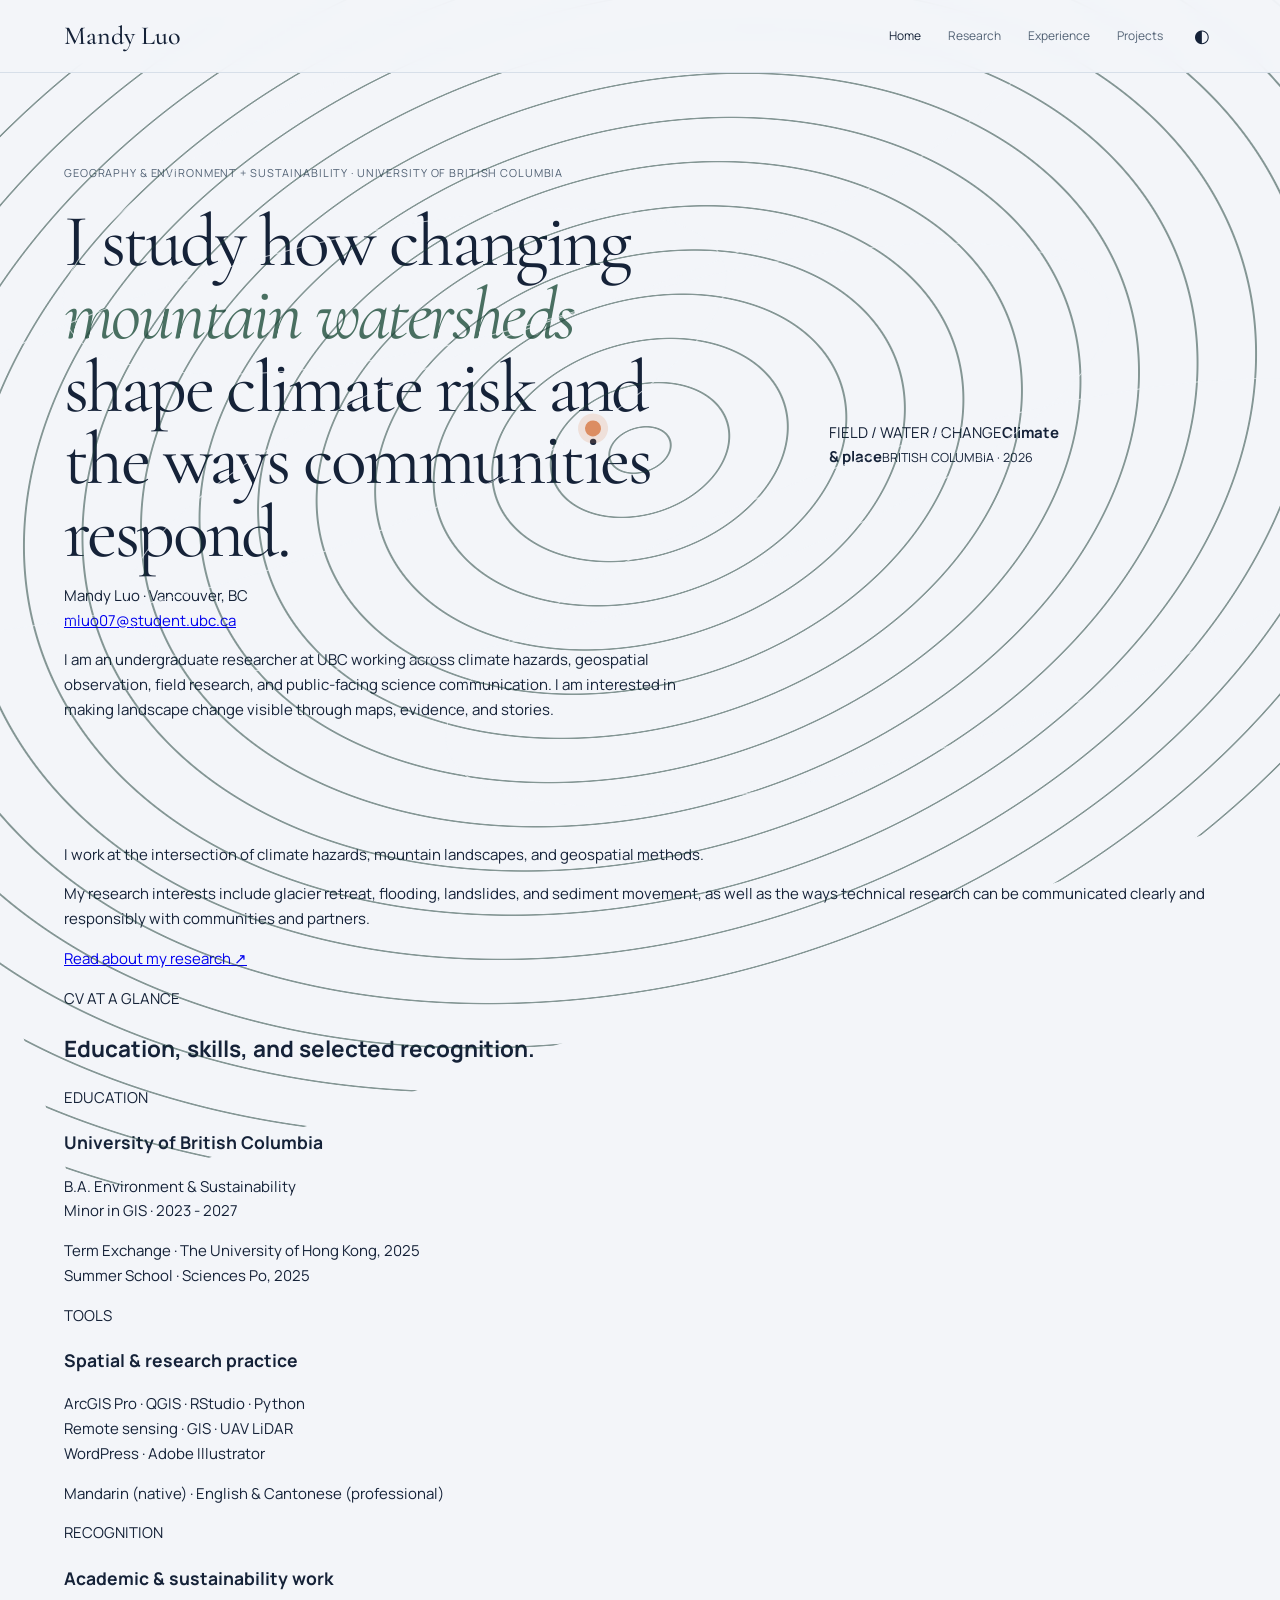
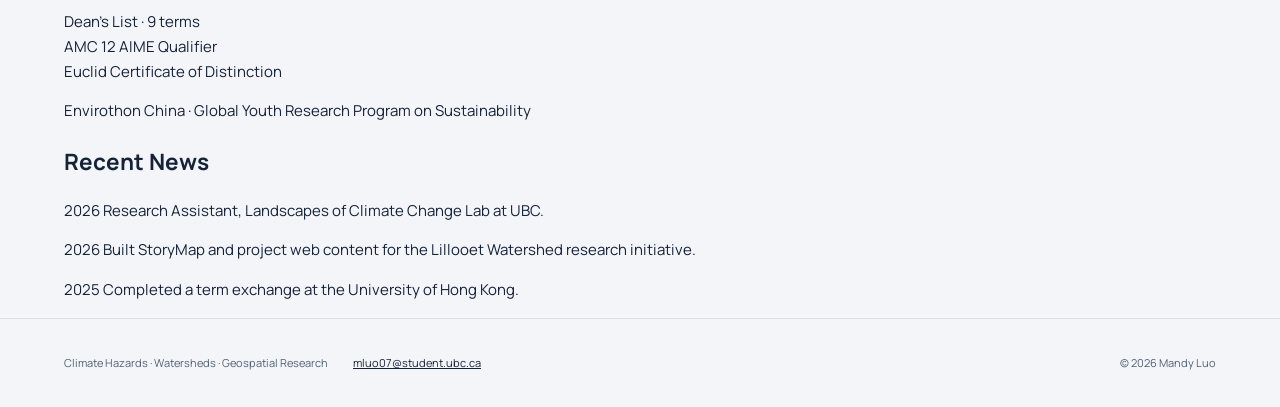
==== commit 3768b1ff: "Organize home page around profile and CV" ====
--- a/index.html
+++ b/index.html
@@ -1,79 +1,7 @@
-<!doctype html>
-<html lang="en">
-<head>
-  <meta charset="UTF-8" />
-  <meta name="viewport" content="width=device-width, initial-scale=1.0" />
-  <meta name="description" content="Mandy Luo — climate hazards, watersheds, and geospatial research." />
-  <title>Mandy Luo | Climate Hazards & Watersheds</title>
-  <link rel="preconnect" href="https://fonts.googleapis.com" />
-  <link rel="preconnect" href="https://fonts.gstatic.com" crossorigin />
-  <link href="https://fonts.googleapis.com/css2?family=Cormorant+Garamond:ital,wght@0,400;0,500;1,400;1,500&family=Manrope:wght@400;500;600;700&display=swap" rel="stylesheet" />
-  <link rel="stylesheet" href="styles.css" />
-</head>
-<body>
-  <header class="site-header">
-    <a class="brand" href="#home">Mandy Luo</a>
-    <nav aria-label="Primary navigation">
-      <a class="active" href="#home">Home</a><a href="#cv">CV</a><a href="#research">Research</a><a href="#experience">Experience</a><a href="#projects">Projects</a>
-    </nav>
-    <button class="theme-toggle" type="button" aria-label="Switch colour theme">◐</button>
-  </header>
-
-  <main id="home">
-    <section class="hero">
-      <div class="hero-copy">
-        <p class="kicker">GEOGRAPHY &amp; ENVIRONMENT + SUSTAINABILITY · UNIVERSITY OF BRITISH COLUMBIA</p>
-        <h1>I study how changing <em>mountain watersheds</em> shape climate risk and the ways communities respond.</h1>
-        <div class="hero-summary">
-          <p class="hero-meta">Mandy Luo · <a href="mailto:mluo07@student.ubc.ca">mluo07@student.ubc.ca</a></p>
-          <p>I am an undergraduate researcher at UBC working across climate hazards, geospatial observation, field research, and public-facing science communication. I am especially interested in making landscape change visible through maps, evidence, and stories.</p>
-        </div>
-      </div>
-      <div class="portrait-wrap" aria-label="Portrait placeholder for Mandy Luo">
-        <div class="portrait-note"><span>FIELD / WATER / CHANGE</span><strong>Photo<br/>coming<br/>soon</strong><small>BRITISH COLUMBIA · 2026</small></div>
-        <div class="contours"><i></i><i></i><i></i><i></i><i></i><b></b></div>
-      </div>
-    </section>
-
-    <section class="research" id="research">
-      <p class="research-lead">I study climate-driven landscape change in mountain watersheds, using spatial methods and field-based observations to understand risk, water, and place.</p>
-      <div class="research-copy">
-        <p>My interests include glacier retreat, flooding, landslides, and sediment movement—and how these processes matter to the people living with environmental change. I work with GIS, remote sensing, UAV LiDAR, and research communication to connect technical evidence with accessible public understanding.</p>
-        <ul><li>Climate hazards and changing mountain landscapes</li><li>GIS, remote sensing, UAV LiDAR, and field monitoring</li><li>Place-based research communication and StoryMaps</li></ul>
-      </div>
-    </section>
-
-    <section class="doing" id="experience">
-      <h2>What I’m Doing</h2>
-      <div class="card-grid">
-        <article class="work-card mountain"><div class="card-image"><span>01</span><i></i><b></b></div><h3>Mountain Watersheds</h3><p>Studying how flooding, sediment, and glacier change reshape high-relief environments.</p></article>
-        <article class="work-card geospatial"><div class="card-image"><span>02</span><i></i><b></b></div><h3>Geospatial Research</h3><p>Building place-based evidence with GIS, aerial imagery, field maps, and remote sensing.</p></article>
-        <article class="work-card public"><div class="card-image"><span>03</span><i></i><b></b></div><h3>Research in Public</h3><p>Designing StoryMaps and websites that make research clearer and more useful.</p></article>
-        <article class="work-card field"><div class="card-image"><span>04</span><i></i><b></b></div><h3>Fieldwork</h3><p>Learning from site-based observation, LiDAR surveys, and environmental monitoring.</p></article>
-      </div>
-    </section>
-
-    <section class="experience-list" id="cv">
-      <h2>Experience</h2>
-      <article><p>2026 — PRESENT</p><div><h3>Research Assistant · Landscapes of Climate Change Lab</h3><span>UNIVERSITY OF BRITISH COLUMBIA</span><p>Supporting climate-hazard research and communication in British Columbia mountain communities through GIS, field monitoring, project web content, and spatial data work.</p></div></article>
-      <article><p>2025</p><div><h3>Research Assistant · Low-carbon Building Technologies</h3><span>SUZHOU UNIVERSITY OF SCIENCE AND TECHNOLOGY</span><p>Supported literature review and experimental optimization on heat and moisture transfer in building envelopes.</p></div></article>
-    </section>
-
-    <section class="projects" id="projects">
-      <div class="projects-title"><h2>Selected Projects</h2><p>Research outputs that connect data, place, and public understanding.</p></div>
-      <div class="project-grid">
-        <a href="https://arcg.is/0mvXmP2" target="_blank" rel="noreferrer"><div class="project-visual changing"><span>STORYMAP · 2026</span><b>A</b></div><h3>A Changing Watershed</h3><p>An interactive StoryMap about landscape change and field research in the Lillooet watershed.</p><em>Explore project ↗</em></a>
-        <a href="https://blogs.ubc.ca/lillooetwatershed/" target="_blank" rel="noreferrer"><div class="project-visual lillooet"><span>PROJECT WEBSITE · 2026</span><b>LW</b></div><h3>Lillooet Watershed</h3><p>Research communication and project web content for the Landscapes of Climate Change Lab.</p><em>Visit website ↗</em></a>
-        <article><div class="project-visual future"><span>IN DEVELOPMENT</span><b>+</b></div><h3>Course &amp; Independent Work</h3><p>Remote sensing, impact assessment, and spatial analysis projects will appear here.</p></article>
-      </div>
-    </section>
-
-    <section class="news">
-      <h2>Recent News</h2>
-      <div><p><time>2026</time> Research Assistant at UBC’s Landscapes of Climate Change Lab.</p><p><time>2026</time> Built StoryMap and web content for the Lillooet Watershed research initiative.</p><p><time>2025</time> Supported research on low-carbon building technologies in Suzhou.</p></div>
-    </section>
-  </main>
-  <footer><p>Climate Hazards · Watersheds · Geospatial Research</p><a href="mailto:mluo07@student.ubc.ca">mluo07@student.ubc.ca</a><span>© 2026 Mandy Luo</span></footer>
-  <script src="script.js"></script>
-</body>
-</html>
+<!doctype html><html lang="en"><head><meta charset="utf-8"><meta name="viewport" content="width=device-width,initial-scale=1"><meta name="description" content="Mandy Luo - climate hazards, watersheds, and geospatial research."><title>Mandy Luo | Home</title><link rel="preconnect" href="https://fonts.googleapis.com"><link rel="preconnect" href="https://fonts.gstatic.com" crossorigin><link href="https://fonts.googleapis.com/css2?family=Cormorant+Garamond:ital,wght@0,400;0,500;1,400;1,500&family=Manrope:wght@400;500;600;700&display=swap" rel="stylesheet"><link rel="stylesheet" href="styles.css"></head>
+<body><header class="site-header"><a class="brand" href="index.html">Mandy Luo</a><nav><a class="active" href="index.html">Home</a><a href="research.html">Research</a><a href="experience.html">Experience</a><a href="projects.html">Projects</a></nav><button class="theme-toggle" type="button" aria-label="Switch colour theme">◐</button></header>
+<main><section class="hero"><div><p class="kicker">GEOGRAPHY &amp; ENVIRONMENT + SUSTAINABILITY · UNIVERSITY OF BRITISH COLUMBIA</p><h1>I study how changing <em>mountain watersheds</em> shape climate risk and the ways communities respond.</h1><div class="intro"><p class="meta">Mandy Luo · Vancouver, BC<br><a href="mailto:mluo07@student.ubc.ca">mluo07@student.ubc.ca</a></p><p>I am an undergraduate researcher at UBC working across climate hazards, geospatial observation, field research, and public-facing science communication. I am interested in making landscape change visible through maps, evidence, and stories.</p></div></div><aside class="portrait"><span>FIELD / WATER / CHANGE</span><div class="contours"><i></i><i></i><i></i><i></i><b></b></div><strong>Climate<br>&amp; place</strong><small>BRITISH COLUMBIA · 2026</small></aside></section>
+<section class="home-research"><p class="lead">I work at the intersection of climate hazards, mountain landscapes, and geospatial methods.</p><div><p>My research interests include glacier retreat, flooding, landslides, and sediment movement, as well as the ways technical research can be communicated clearly and responsibly with communities and partners.</p><a class="inline-link" href="research.html">Read about my research <span>↗</span></a></div></section>
+<section class="cv"><div class="section-title"><p>CV AT A GLANCE</p><h2>Education, skills, and selected recognition.</h2></div><div class="cv-grid"><article><p class="label">EDUCATION</p><h3>University of British Columbia</h3><p>B.A. Environment &amp; Sustainability<br>Minor in GIS · 2023 - 2027</p><p class="sub">Term Exchange · The University of Hong Kong, 2025<br>Summer School · Sciences Po, 2025</p></article><article><p class="label">TOOLS</p><h3>Spatial &amp; research practice</h3><p>ArcGIS Pro · QGIS · RStudio · Python<br>Remote sensing · GIS · UAV LiDAR<br>WordPress · Adobe Illustrator</p><p class="sub">Mandarin (native) · English &amp; Cantonese (professional)</p></article><article><p class="label">RECOGNITION</p><h3>Academic &amp; sustainability work</h3><p>Dean's List · 9 terms<br>AMC 12 AIME Qualifier<br>Euclid Certificate of Distinction</p><p class="sub">Envirothon China · Global Youth Research Program on Sustainability</p></article></div></section>
+<section class="home-news"><h2>Recent News</h2><div><p><time>2026</time> Research Assistant, Landscapes of Climate Change Lab at UBC.</p><p><time>2026</time> Built StoryMap and project web content for the Lillooet Watershed research initiative.</p><p><time>2025</time> Completed a term exchange at the University of Hong Kong.</p></div></section></main>
+<footer><p>Climate Hazards · Watersheds · Geospatial Research</p><a href="mailto:mluo07@student.ubc.ca">mluo07@student.ubc.ca</a><span>© 2026 Mandy Luo</span></footer><script src="script.js"></script></body></html>
--- a/styles.css
+++ b/styles.css
@@ -1 +1 @@
-:root{--paper:#f1f3f0;--ink:#122720;--forest:#163b30;--moss:#648777;--soft:#dfe8da;--accent:#d16e3f;--muted:#596c62;--rule:rgba(18,39,32,.2)}*{box-sizing:border-box}html{scroll-behavior:smooth}body{margin:0;background:var(--paper);color:var(--ink);font-family:"DM Sans",Arial,sans-serif;line-height:1.5}.site-header{height:76px;padding:0 clamp(21px,5vw,76px);display:flex;align-items:center;gap:25px;border-bottom:1px solid var(--rule);position:sticky;top:0;background:color-mix(in srgb,var(--paper) 95%,transparent);backdrop-filter:blur(10px);z-index:10}.brand{font:500 20px/1 "Playfair Display",Georgia,serif;color:var(--ink);text-decoration:none}.site-header nav{margin-left:auto;display:flex;gap:26px}.site-header nav a,.overline,.section-label,.field-card,.date,.role,.place,.project-copy>p,.tags{font:500 10px/1.2 "DM Mono",monospace;letter-spacing:.07em}.site-header nav a{color:var(--ink);text-decoration:none;text-transform:uppercase}.theme-toggle{height:31px;width:31px;border:1px solid var(--rule);background:transparent;border-radius:50%;color:var(--ink);cursor:pointer;font-size:16px}.hero,main>section,footer{padding-left:clamp(21px,5vw,76px);padding-right:clamp(21px,5vw,76px)}.hero{max-width:1450px;margin:auto;min-height:645px;padding-top:80px;padding-bottom:84px;display:grid;grid-template-columns:minmax(0,1.15fr) minmax(310px,.68fr);gap:clamp(45px,8vw,150px);align-items:center}.overline{margin:0 0 25px;color:var(--moss)}h1,h2,h3,p{margin-top:0}.hero h1{font:400 clamp(51px,6.5vw,92px)/.97 "Playfair Display",Georgia,serif;letter-spacing:-.045em;margin-bottom:35px;max-width:840px}.hero h1 em,footer h2 em{font-style:italic;color:#4d806b}.hero-intro{max-width:565px;padding-left:16px;border-left:2px solid var(--accent)}.identity{font:500 12px/1.2 "DM Mono",monospace;letter-spacing:.04em;margin-bottom:12px}.hero-intro p:last-child{font-size:16px;color:var(--muted);margin-bottom:0}.hero-actions{display:flex;align-items:center;gap:27px;margin-top:36px}.button{font:500 11px/1 "DM Mono",monospace;letter-spacing:.04em;text-decoration:none}.button-primary{padding:13px 16px;background:var(--ink);color:var(--paper)}.button-primary span{margin-left:18px;color:#c4d9a6;font-size:15px}.text-link{color:var(--ink);text-decoration:none;border-bottom:1px solid var(--ink);padding-bottom:3px;font-size:13px}.text-link span{color:var(--accent)}.field-card{align-self:stretch;min-height:480px;padding:17px;background:var(--forest);color:#eaf0e5;display:flex;flex-direction:column;box-shadow:15px 15px 0 var(--soft)}.field-card-top,.field-card-caption{display:flex;justify-content:space-between;gap:20px;font-size:9px;color:#c3d3c4}.contour-map{position:relative;flex:1;overflow:hidden;margin:21px 0;background:radial-gradient(circle at 67% 33%,#dc8050 0 2px,transparent 3px),radial-gradient(circle at 32% 72%,#bfd6b2 0 2px,transparent 3px)}.contour-map:before{content:"";position:absolute;inset:-15%;background:repeating-radial-gradient(ellipse at 55% 50%,transparent 0 21px,rgba(211,234,201,.72) 22px 23px,transparent 24px 44px);transform:rotate(-23deg)}.contour-map i{position:absolute;border:1px solid rgba(221,239,210,.65);border-radius:50%;width:80%;height:28%;left:8%;top:25%;transform:rotate(-25deg)}.contour-map i:nth-child(2){top:39%;left:24%;width:75%}.contour-map i:nth-child(3){top:55%;left:-21%;width:92%}.contour-map i:nth-child(4){top:63%;left:19%;width:90%}.contour-map i:nth-child(5){top:11%;left:0;width:59%}.map-dot{position:absolute;width:7px;height:7px;border-radius:50%;background:#dd8051;z-index:1}.dot-one{left:39%;top:35%}.dot-two{right:21%;bottom:22%;background:#bfd6b2}.field-card-caption{font-size:9px;line-height:1.35}.field-card-caption p{max-width:145px;margin:0;font:400 20px/1.02 "Playfair Display",Georgia,serif;letter-spacing:-.03em;color:#f5f5e9}.field-card-caption span{align-self:flex-end;text-align:right}.research-intro{max-width:1450px;margin:auto;padding-top:115px;padding-bottom:93px;border-top:1px solid var(--rule);display:grid;grid-template-columns:25% 1fr;gap:35px}.section-label{color:var(--muted)}.section-label span{color:var(--accent);margin-right:10px}.large-copy{max-width:850px;font:400 clamp(38px,4.5vw,65px)/1.03 "Playfair Display",Georgia,serif;letter-spacing:-.04em;margin-bottom:32px}.body-copy{max-width:600px;margin:0;color:var(--muted);font-size:16px}.focus-grid{max-width:1450px;margin:auto;display:grid;grid-template-columns:repeat(3,1fr);gap:30px;padding-bottom:116px}.focus-grid article{padding-top:16px;border-top:1px solid var(--ink)}.number{color:var(--accent);font:500 11px "DM Mono",monospace}.focus-grid h2{font:500 28px/1 "Playfair Display",Georgia,serif;letter-spacing:-.03em;margin:46px 0 13px}.focus-grid article>p:last-child{max-width:335px;margin:0;color:var(--muted);font-size:14px}.experience{background:var(--forest);color:#edf1e7;padding-top:105px;padding-bottom:110px}.section-heading{display:flex;align-items:end;justify-content:space-between;gap:25px}.experience .section-label{color:#b2c7b4}.section-heading h2{margin:0;font:400 clamp(44px,5vw,70px)/.95 "Playfair Display",Georgia,serif;letter-spacing:-.045em}.experience-list{margin-top:60px;border-top:1px solid rgba(236,241,231,.36)}.experience-item{display:grid;grid-template-columns:25% 1fr;gap:28px;padding:35px 0 42px;border-bottom:1px solid rgba(236,241,231,.25)}.date{color:#b9d0bc;padding-top:6px}.role{color:#e3a26e;margin-bottom:9px}.experience-item h3{margin-bottom:12px;font:400 clamp(29px,3.3vw,44px)/1 "Playfair Display",Georgia,serif;letter-spacing:-.03em}.place{color:#b9d0bc;margin-bottom:19px}.description{max-width:710px;color:#d7e1d5;font-size:14px;margin-bottom:19px}.tags{display:flex;flex-wrap:wrap;gap:7px}.tags span{padding:5px 8px;border:1px solid rgba(236,241,231,.38);border-radius:50px;font-size:9px}.projects{max-width:1450px;margin:auto;padding-top:112px;padding-bottom:116px}.projects .section-heading{align-items:start}.projects .section-heading h2{max-width:560px;font-size:clamp(44px,5vw,66px)}.project-grid{display:grid;grid-template-columns:1.17fr 1fr 1fr;gap:16px;margin-top:57px}.project-card{min-height:470px;text-decoration:none;color:var(--ink);background:#e0e8da;display:flex;flex-direction:column;transition:transform .2s ease,box-shadow .2s ease}.project-card:hover{transform:translateY(-5px);box-shadow:0 14px 26px rgba(18,39,32,.12)}.project-image{height:238px;margin:0;position:relative;overflow:hidden;background:#719a83}.project-image>span{position:absolute;z-index:4;top:15px;left:17px;font:500 10px "DM Mono",monospace;color:#eaf2e6}.watershed .project-image{background:#284f42}.river-line{width:35%;height:145%;position:absolute;left:44%;top:-35%;border:23px solid #d7deaf;border-radius:50%;transform:rotate(29deg)}.ridge{position:absolute;bottom:-20px;width:110%;height:67%;background:#17382f;clip-path:polygon(0 100%,17% 46%,37% 73%,55% 7%,76% 64%,100% 25%,100% 100%)}.ridge-two{bottom:-61px;left:-19%;background:#0d2c26;transform:rotate(-7deg)}.website .project-image{background:#d18054}.grid-lines{position:absolute;inset:0;background:linear-gradient(90deg,transparent 49%,rgba(17,42,34,.25) 50%,transparent 51%),linear-gradient(transparent 49%,rgba(17,42,34,.25) 50%,transparent 51%);background-size:36px 36px}.site-window{position:absolute;background:#f0ebda;left:17%;right:17%;top:46px;bottom:37px;padding:14px;box-shadow:9px 9px 0 rgba(38,75,61,.35)}.site-window b{display:block;height:7px;width:44%;background:#244c40;margin-bottom:17px}.site-window i{height:6px;display:block;background:#a7bca5;margin:9px 0}.site-window i:nth-child(3){width:77%}.site-window i:nth-child(4){width:56%}.future{background:#e4dfd6}.future .project-image{background:#beb6a8}.plus{font:400 150px/.8 "Playfair Display",Georgia,serif;position:absolute;top:38px;left:38%;color:#f1f0e9}.project-copy{padding:22px 23px 25px;display:flex;flex:1;flex-direction:column}.project-copy>p{color:#567263;font-size:9px;margin-bottom:15px}.project-copy h3{font:400 31px/1 "Playfair Display",Georgia,serif;letter-spacing:-.035em;margin-bottom:13px}.project-copy>span{margin-top:auto;align-self:flex-start;font:500 11px "DM Mono",monospace;border-bottom:1px solid var(--ink);padding-bottom:3px}.future .project-copy>span{font:400 13px/1.5 "DM Sans",sans-serif;border:0;color:var(--muted)}.news{max-width:1450px;margin:auto;display:grid;grid-template-columns:25% 1fr;gap:35px;padding-top:86px;padding-bottom:105px;border-top:1px solid var(--rule)}.news-list{border-top:1px solid var(--rule)}.news-list p{display:grid;grid-template-columns:105px 1fr;gap:10px;padding:18px 0;margin:0;border-bottom:1px solid var(--rule);font-size:15px}.news time{font:500 10px "DM Mono",monospace;color:var(--accent);padding-top:4px}footer{padding-top:78px;padding-bottom:22px;background:#dce7d6}.footer-bottom{display:flex;justify-content:space-between;gap:20px;border-top:1px solid var(--rule);padding-top:17px;margin-top:88px;font:500 9px "DM Mono",monospace;letter-spacing:.06em}footer h2{max-width:990px;margin:22px 0 34px;font:400 clamp(47px,5.4vw,78px)/.96 "Playfair Display",Georgia,serif;letter-spacing:-.045em}.email{color:var(--ink);text-decoration:none;border-bottom:1px solid var(--ink);padding-bottom:4px;font:500 14px "DM Mono",monospace}.email span{color:var(--accent)}body.dark{--paper:#102722;--ink:#edf1e9;--forest:#18382e;--soft:#25483b;--muted:#b0c0b0;--rule:rgba(237,241,233,.22)}body.dark .site-header{background:color-mix(in srgb,var(--paper) 95%,transparent)}body.dark .hero h1 em,body.dark footer h2 em{color:#a5d0b1}body.dark .field-card{box-shadow:15px 15px 0 #25483b}body.dark .projects,body.dark .research-intro,body.dark .focus-grid,body.dark .news{background:var(--paper)}body.dark .project-card{color:#122720}body.dark footer{background:#284a3c;color:#edf1e9}body.dark .email{color:#edf1e9;border-color:#edf1e9}@media(max-width:800px){.site-header nav{display:none}.site-header{justify-content:space-between}.site-header .theme-toggle{margin-left:auto}.hero{min-height:auto;grid-template-columns:1fr;padding-top:58px;padding-bottom:66px;gap:52px}.hero h1{font-size:clamp(48px,13vw,70px)}.field-card{min-height:360px;max-width:520px}.research-intro,.news{grid-template-columns:1fr;gap:25px;padding-top:70px;padding-bottom:70px}.focus-grid,.project-grid{grid-template-columns:1fr}.focus-grid{gap:38px;padding-bottom:72px}.focus-grid h2{margin-top:25px}.experience{padding-top:72px;padding-bottom:75px}.section-heading{display:block}.section-heading h2{margin-top:19px}.experience-item{grid-template-columns:1fr;gap:8px}.experience-list{margin-top:42px}.projects{padding-top:72px;padding-bottom:72px}.project-grid{margin-top:38px}.project-card{min-height:405px}.project-image{height:205px}.news-list p{grid-template-columns:75px 1fr}.footer-bottom{margin-top:60px;flex-direction:column}.hero-actions{gap:20px;flex-wrap:wrap}}
+:root{--paper:#f3f5f9;--ink:#152238;--navy:#0e1a2a;--slate:#516174;--line:#d7dfe9;--blue:#7a98ad;--accent:#6e8c72;--sand:#e2e8dc}*{box-sizing:border-box}html{scroll-behavior:smooth}body{margin:0;background:var(--paper);color:var(--ink);font:15px/1.65 Manrope,Arial,sans-serif}.site-header{height:73px;border-bottom:1px solid var(--line);padding:0 clamp(22px,5vw,78px);display:flex;align-items:center;background:color-mix(in srgb,var(--paper) 94%,transparent);backdrop-filter:blur(10px);position:sticky;top:0;z-index:5}.brand{font:500 26px/1 "Cormorant Garamond",Georgia,serif;text-decoration:none;color:var(--ink)}nav{display:flex;gap:27px;margin-left:auto}nav a{font-size:12px;text-decoration:none;color:var(--slate)}nav a:hover,nav .active{color:var(--ink)}.theme-toggle{margin-left:25px;border:0;background:transparent;color:var(--ink);font-size:18px;cursor:pointer}.hero,main>section,footer{max-width:1420px;margin:auto;padding-left:clamp(22px,5vw,78px);padding-right:clamp(22px,5vw,78px)}.hero{min-height:612px;display:grid;grid-template-columns:1.2fr .7fr;gap:8vw;align-items:center;padding-top:80px;padding-bottom:90px}.kicker{font-size:11px;letter-spacing:.08em;color:var(--slate);margin-bottom:23px}.hero h1{max-width:830px;margin:0;font:400 clamp(49px,5.8vw,81px)/.98 "Cormorant Garamond",Georgia,serif;letter-spacing:-.035em}.hero h1 em{font-style:italic;color:#496f61}.hero-summary{display:grid;grid-template-columns:190px 1fr;gap:25px;margin-top:33px;max-width:760px}.hero-summary p{margin:0}.hero-summary p:last-child{color:var(--slate)}.hero-meta{font-size:11px;line-height:1.55}.hero-meta a{color:var(--ink)}.portrait-wrap{height:438px;background:#cbd7d0;position:relative;overflow:hidden}.portrait-note{position:absolute;z-index:2;inset:0;padding:22px;display:flex;flex-direction:column;color:#eff3ee}.portrait-note span,.portrait-note small{font-size:9px;letter-spacing:.1em}.portrait-note strong{margin:auto;font:400 54px/.84 "Cormorant Garamond",Georgia,serif;letter-spacing:-.04em}.portrait-note small{text-align:right}.contours{position:absolute;inset:-10%;transform:rotate(-18deg);background:repeating-radial-gradient(ellipse at 50% 50%,transparent 0 30px,rgba(22,56,49,.5) 31px 32px,transparent 33px 60px)}.contours i{position:absolute;width:67%;height:28%;border:1px solid rgba(243,245,249,.7);border-radius:50%;left:15%;top:36%}.contours i:nth-child(2){left:32%;top:57%}.contours i:nth-child(3){left:-8%;top:22%}.contours i:nth-child(4){left:17%;top:8%}.contours i:nth-child(5){left:-13%;top:63%}.contours b{position:absolute;width:16px;height:16px;left:47%;top:46%;border-radius:50%;background:#dc8d62;box-shadow:0 0 0 7px rgba(220,141,98,.2)}.research{padding-top:91px;padding-bottom:91px;border-top:1px solid var(--line);display:grid;grid-template-columns:1.1fr .9fr;gap:8vw}.research-lead{margin:0;font:400 clamp(34px,4.1vw,59px)/1.06 "Cormorant Garamond",Georgia,serif;letter-spacing:-.028em}.research-copy{color:var(--slate);padding-top:7px}.research-copy p{margin-top:0}.research-copy ul{margin:25px 0 0;padding-left:18px;font-size:13px}.doing{padding-top:90px;padding-bottom:98px;background:#e8edf2;max-width:none}.doing h2,.experience-list h2,.projects h2,.news h2{margin:0 0 42px;font:400 clamp(39px,4.3vw,61px)/1 "Cormorant Garamond",Georgia,serif;letter-spacing:-.035em}.card-grid{max-width:1264px;margin:auto;display:grid;grid-template-columns:repeat(4,1fr);gap:18px}.work-card{background:var(--paper);padding:0 18px 20px}.card-image{height:160px;margin:0 -18px 20px;position:relative;overflow:hidden;background:#afc2b6}.card-image span{position:absolute;top:12px;left:14px;font-size:10px;z-index:3}.work-card h3{font:500 25px/1 "Cormorant Garamond",Georgia,serif;margin:0 0 10px}.work-card p{font-size:12px;line-height:1.55;color:var(--slate);margin:0}.mountain .card-image{background:#355d52}.mountain i,.mountain b{position:absolute;bottom:-15px;width:120%;height:73%;background:#173c34;clip-path:polygon(0 100%,18% 38%,38% 75%,60% 7%,82% 68%,100% 23%,100% 100%)}.mountain b{bottom:-46px;left:-33%;background:#102d28}.geospatial .card-image{background:#d9b775;background-image:linear-gradient(90deg,rgba(31,62,53,.2) 1px,transparent 1px),linear-gradient(rgba(31,62,53,.2) 1px,transparent 1px);background-size:22px 22px}.geospatial i{position:absolute;width:130px;height:130px;border-radius:50%;border:1px solid #335a4e;left:30%;top:17px}.geospatial b{position:absolute;width:8px;height:8px;border-radius:50%;background:#d76e50;left:59%;top:56%}.public .card-image{background:#86a5b9}.public i{position:absolute;left:25%;top:28px;width:53%;height:92px;background:#f2f3ee;box-shadow:8px 8px 0 rgba(29,63,74,.23)}.public b{position:absolute;left:33%;top:47px;width:32%;height:6px;background:#3b6c72;box-shadow:0 16px #9fb8a9,0 32px #9fb8a9}.field .card-image{background:#a9b597}.field i{position:absolute;width:37%;height:150%;left:45%;top:-46%;border:14px solid #e4e6c7;border-radius:50%;transform:rotate(26deg)}.field b{position:absolute;width:11px;height:11px;background:#d4744e;border-radius:50%;left:49%;top:52%}.experience-list{padding-top:95px;padding-bottom:90px}.experience-list article{display:grid;grid-template-columns:21% 1fr;gap:30px;border-top:1px solid var(--line);padding:29px 0}.experience-list article:last-child{border-bottom:1px solid var(--line)}.experience-list article>p,.experience-list span{font-size:10px;letter-spacing:.08em;color:var(--slate);margin:4px 0 0}.experience-list h3{font:500 clamp(25px,2.5vw,37px)/1.06 "Cormorant Garamond",Georgia,serif;margin:0 0 8px}.experience-list div>p{max-width:690px;color:var(--slate);font-size:13px;margin:17px 0 0}.projects{padding-top:89px;padding-bottom:100px;background:#172638;color:#edf2f4;max-width:none}.projects-title,.project-grid{max-width:1264px;margin-left:auto;margin-right:auto}.projects-title{display:flex;justify-content:space-between;gap:40px;align-items:end}.projects-title h2{margin:0}.projects-title p{max-width:315px;color:#b8c5cf;font-size:13px;margin:0}.project-grid{display:grid;grid-template-columns:repeat(3,1fr);gap:18px;margin-top:46px}.project-grid>a,.project-grid article{display:flex;flex-direction:column;text-decoration:none;color:#edf2f4;min-height:405px}.project-visual{height:205px;position:relative;overflow:hidden;padding:15px;background:#487463}.project-visual span{font-size:9px;letter-spacing:.08em}.project-visual b{position:absolute;font:400 170px/.8 "Cormorant Garamond",Georgia,serif;right:12%;bottom:-27px;color:#dce6bd}.changing:after{content:"";width:44%;height:135%;border:20px solid #b5cda4;border-radius:50%;position:absolute;left:42%;bottom:-50%;transform:rotate(31deg)}.lillooet{background:#c67b5a}.lillooet:after{content:"";position:absolute;inset:0;background:linear-gradient(90deg,transparent 49%,rgba(23,38,56,.2) 50%,transparent 51%),linear-gradient(transparent 49%,rgba(23,38,56,.2) 50%,transparent 51%);background-size:31px 31px}.lillooet b{font-size:112px;right:19%;bottom:25px;color:#f2e7cc;z-index:1}.future{background:#737c8b}.future b{right:36%;bottom:19px;color:#dfe5e9}.project-grid h3{font:500 29px/1 "Cormorant Garamond",Georgia,serif;margin:20px 0 10px}.project-grid p{font-size:12px;color:#bdc9d2;margin:0}.project-grid em{font-size:11px;font-style:normal;margin-top:auto;border-bottom:1px solid #edf2f4;padding-bottom:4px;align-self:flex-start}.news{padding-top:91px;padding-bottom:92px;display:grid;grid-template-columns:28% 1fr;gap:6vw}.news h2{margin:0}.news>div{border-top:1px solid var(--line)}.news p{margin:0;border-bottom:1px solid var(--line);padding:17px 0;font-size:14px}.news time{display:inline-block;width:90px;color:#718fa1;font-size:10px;letter-spacing:.08em}footer{padding-top:35px;padding-bottom:35px;border-top:1px solid var(--line);display:flex;gap:25px;font-size:11px;color:var(--slate)}footer p{margin:0}footer a{color:var(--ink)}footer span{margin-left:auto}@media(max-width:800px){.site-header{height:64px}.brand{font-size:23px}nav{display:none}.theme-toggle{margin-left:auto}.hero{grid-template-columns:1fr;gap:45px;padding-top:58px;padding-bottom:65px}.hero h1{font-size:clamp(47px,13vw,70px)}.hero-summary{grid-template-columns:1fr;gap:13px}.portrait-wrap{height:360px;max-width:500px}.research,.news{grid-template-columns:1fr;gap:26px;padding-top:65px;padding-bottom:65px}.card-grid,.project-grid{grid-template-columns:1fr 1fr}.doing,.experience-list,.projects{padding-top:65px;padding-bottom:65px}.experience-list article{grid-template-columns:1fr;gap:12px}.projects-title{display:block}.projects-title p{margin-top:17px}.news h2{margin-bottom:0}footer{flex-direction:column;gap:9px}footer span{margin-left:0}.project-grid>a,.project-grid article{min-height:360px}}@media(max-width:520px){.card-grid,.project-grid{grid-template-columns:1fr}.hero,main>section,footer{padding-left:22px;padding-right:22px}.hero h1{font-size:49px}.news time{width:69px}}body.dark{--paper:#101b2b;--ink:#ebf0f4;--navy:#0d1724;--slate:#b3c1cc;--line:#31445b;--sand:#253745}body.dark .doing{background:#1a2a3d}body.dark .work-card{background:#132237}body.dark .work-card p,body.dark .research-copy,body.dark .experience-list div>p{color:#bdcbd4}body.dark .research,.dark .experience-list,.dark .news{background:var(--paper)}body.dark .portrait-wrap{filter:brightness(.8)}body.dark footer a{color:#ebf0f4}
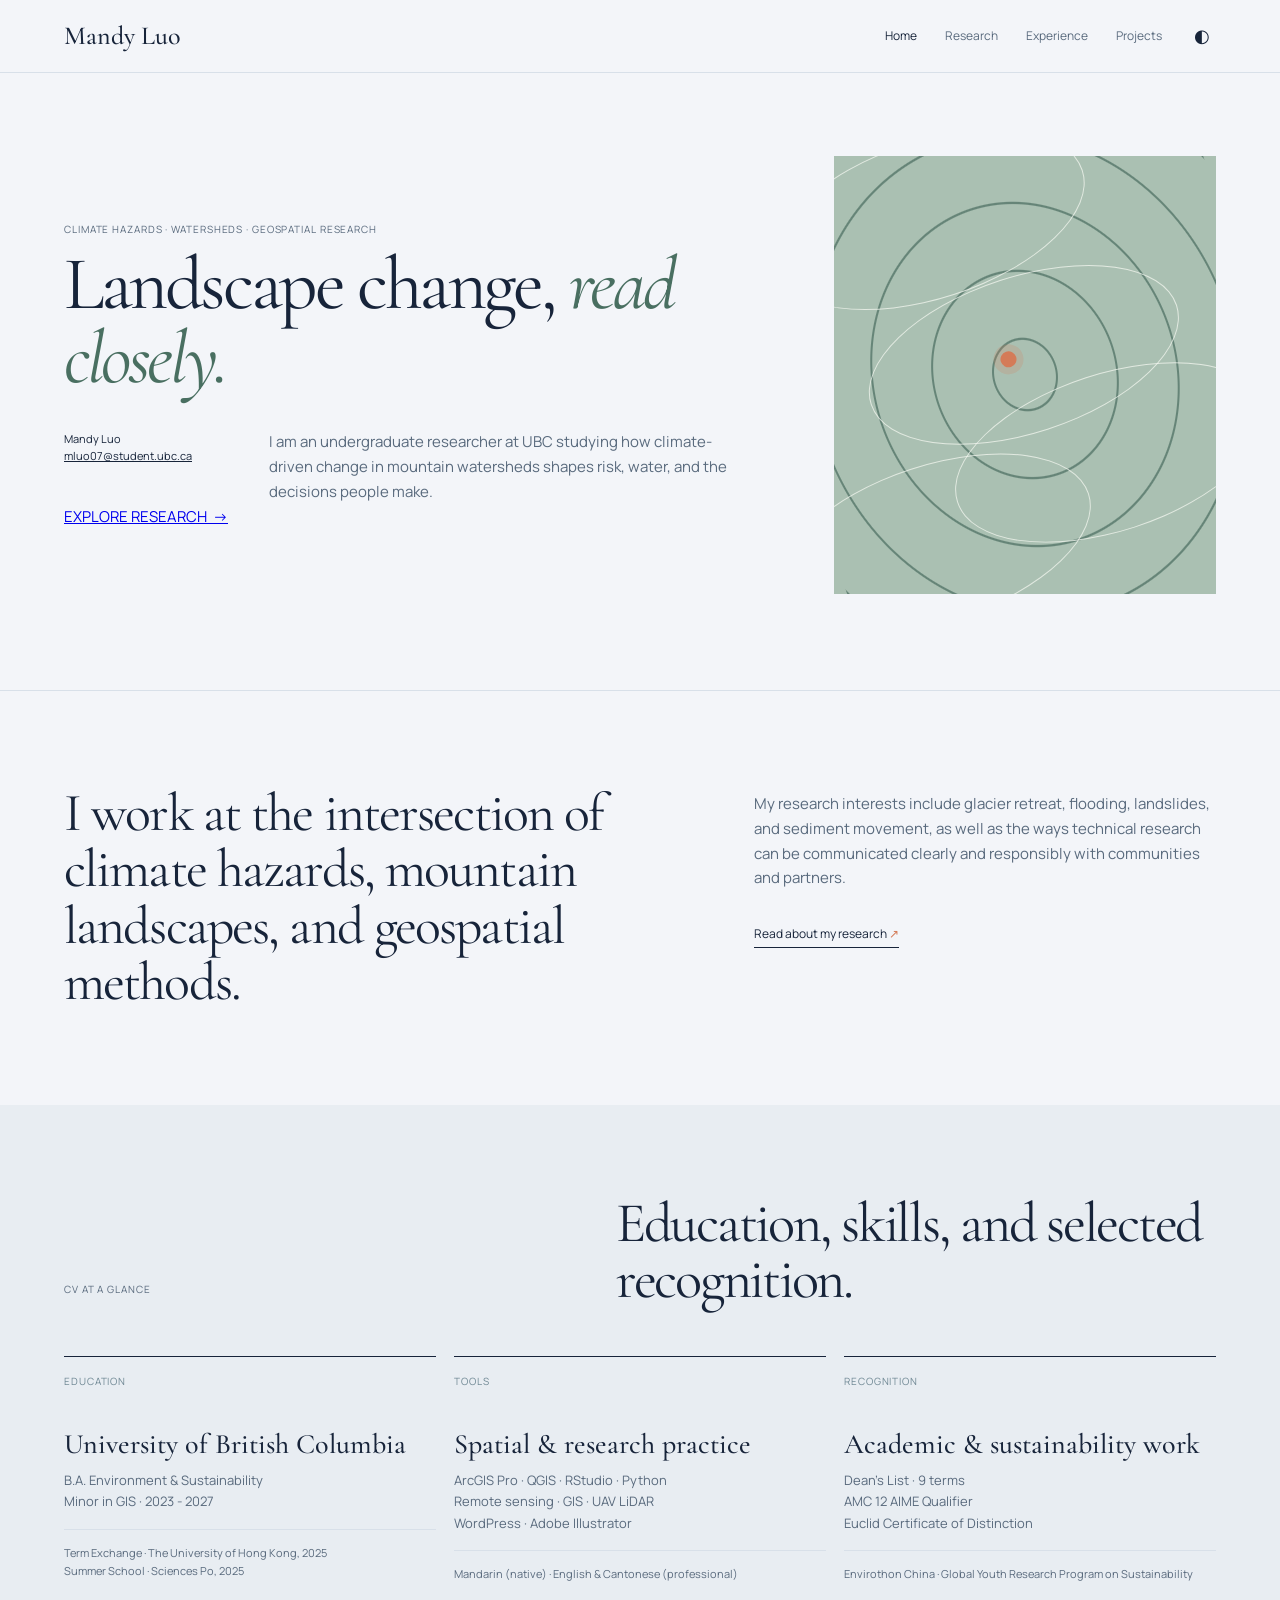
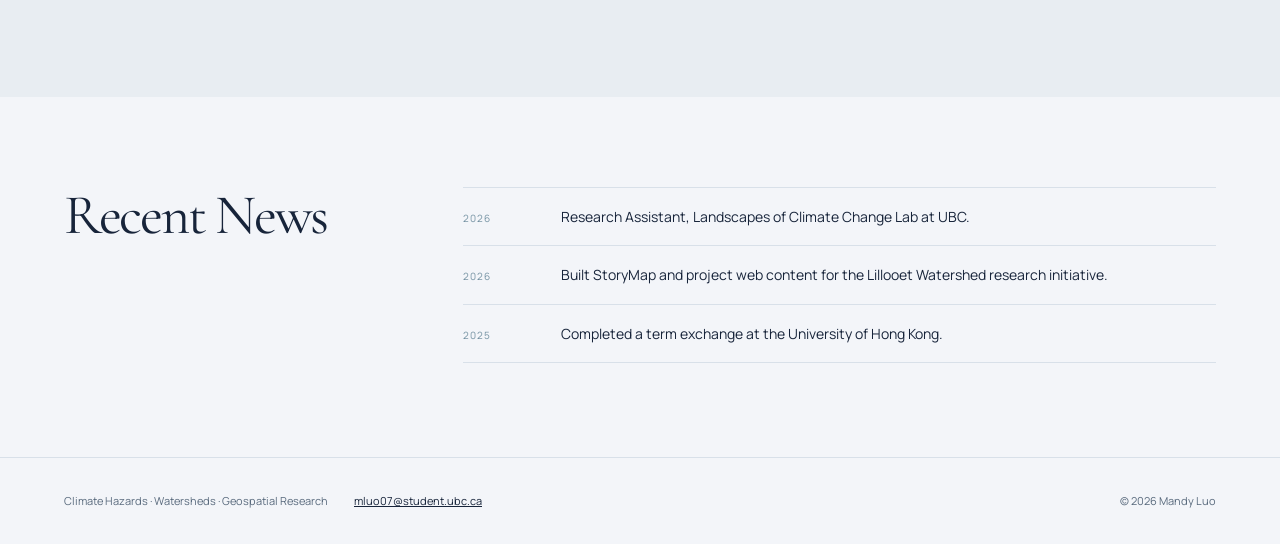
==== commit 3f96081b: "Simplify home page editorial layout" ====
--- a/index.html
+++ b/index.html
@@ -1,6 +1,6 @@
 <!doctype html><html lang="en"><head><meta charset="utf-8"><meta name="viewport" content="width=device-width,initial-scale=1"><meta name="description" content="Mandy Luo - climate hazards, watersheds, and geospatial research."><title>Mandy Luo | Home</title><link rel="preconnect" href="https://fonts.googleapis.com"><link rel="preconnect" href="https://fonts.gstatic.com" crossorigin><link href="https://fonts.googleapis.com/css2?family=Cormorant+Garamond:ital,wght@0,400;0,500;1,400;1,500&family=Manrope:wght@400;500;600;700&display=swap" rel="stylesheet"><link rel="stylesheet" href="styles.css"></head>
 <body><header class="site-header"><a class="brand" href="index.html">Mandy Luo</a><nav><a class="active" href="index.html">Home</a><a href="research.html">Research</a><a href="experience.html">Experience</a><a href="projects.html">Projects</a></nav><button class="theme-toggle" type="button" aria-label="Switch colour theme">◐</button></header>
-<main><section class="hero"><div><p class="kicker">GEOGRAPHY &amp; ENVIRONMENT + SUSTAINABILITY · UNIVERSITY OF BRITISH COLUMBIA</p><h1>I study how changing <em>mountain watersheds</em> shape climate risk and the ways communities respond.</h1><div class="intro"><p class="meta">Mandy Luo · Vancouver, BC<br><a href="mailto:mluo07@student.ubc.ca">mluo07@student.ubc.ca</a></p><p>I am an undergraduate researcher at UBC working across climate hazards, geospatial observation, field research, and public-facing science communication. I am interested in making landscape change visible through maps, evidence, and stories.</p></div></div><aside class="portrait"><span>FIELD / WATER / CHANGE</span><div class="contours"><i></i><i></i><i></i><i></i><b></b></div><strong>Climate<br>&amp; place</strong><small>BRITISH COLUMBIA · 2026</small></aside></section>
+<main><section class="hero"><div><p class="kicker">CLIMATE HAZARDS · WATERSHEDS · GEOSPATIAL RESEARCH</p><h1>Landscape change, <em>read closely.</em></h1><div class="intro"><p class="meta">Mandy Luo<br><a href="mailto:mluo07@student.ubc.ca">mluo07@student.ubc.ca</a></p><p>I am an undergraduate researcher at UBC studying how climate-driven change in mountain watersheds shapes risk, water, and the decisions people make.</p></div><a class="hero-link" href="research.html">EXPLORE RESEARCH&nbsp; →</a></div><aside class="portrait" aria-label="A monochrome mountain landscape placeholder"><div class="contours"><i></i><i></i><i></i><i></i><b></b></div></aside></section>
 <section class="home-research"><p class="lead">I work at the intersection of climate hazards, mountain landscapes, and geospatial methods.</p><div><p>My research interests include glacier retreat, flooding, landslides, and sediment movement, as well as the ways technical research can be communicated clearly and responsibly with communities and partners.</p><a class="inline-link" href="research.html">Read about my research <span>↗</span></a></div></section>
 <section class="cv"><div class="section-title"><p>CV AT A GLANCE</p><h2>Education, skills, and selected recognition.</h2></div><div class="cv-grid"><article><p class="label">EDUCATION</p><h3>University of British Columbia</h3><p>B.A. Environment &amp; Sustainability<br>Minor in GIS · 2023 - 2027</p><p class="sub">Term Exchange · The University of Hong Kong, 2025<br>Summer School · Sciences Po, 2025</p></article><article><p class="label">TOOLS</p><h3>Spatial &amp; research practice</h3><p>ArcGIS Pro · QGIS · RStudio · Python<br>Remote sensing · GIS · UAV LiDAR<br>WordPress · Adobe Illustrator</p><p class="sub">Mandarin (native) · English &amp; Cantonese (professional)</p></article><article><p class="label">RECOGNITION</p><h3>Academic &amp; sustainability work</h3><p>Dean's List · 9 terms<br>AMC 12 AIME Qualifier<br>Euclid Certificate of Distinction</p><p class="sub">Envirothon China · Global Youth Research Program on Sustainability</p></article></div></section>
 <section class="home-news"><h2>Recent News</h2><div><p><time>2026</time> Research Assistant, Landscapes of Climate Change Lab at UBC.</p><p><time>2026</time> Built StoryMap and project web content for the Lillooet Watershed research initiative.</p><p><time>2025</time> Completed a term exchange at the University of Hong Kong.</p></div></section></main>
--- a/styles.css
+++ b/styles.css
@@ -1 +1 @@
-:root{--paper:#f3f5f9;--ink:#152238;--navy:#0e1a2a;--slate:#516174;--line:#d7dfe9;--blue:#7a98ad;--accent:#6e8c72;--sand:#e2e8dc}*{box-sizing:border-box}html{scroll-behavior:smooth}body{margin:0;background:var(--paper);color:var(--ink);font:15px/1.65 Manrope,Arial,sans-serif}.site-header{height:73px;border-bottom:1px solid var(--line);padding:0 clamp(22px,5vw,78px);display:flex;align-items:center;background:color-mix(in srgb,var(--paper) 94%,transparent);backdrop-filter:blur(10px);position:sticky;top:0;z-index:5}.brand{font:500 26px/1 "Cormorant Garamond",Georgia,serif;text-decoration:none;color:var(--ink)}nav{display:flex;gap:27px;margin-left:auto}nav a{font-size:12px;text-decoration:none;color:var(--slate)}nav a:hover,nav .active{color:var(--ink)}.theme-toggle{margin-left:25px;border:0;background:transparent;color:var(--ink);font-size:18px;cursor:pointer}.hero,main>section,footer{max-width:1420px;margin:auto;padding-left:clamp(22px,5vw,78px);padding-right:clamp(22px,5vw,78px)}.hero{min-height:612px;display:grid;grid-template-columns:1.2fr .7fr;gap:8vw;align-items:center;padding-top:80px;padding-bottom:90px}.kicker{font-size:11px;letter-spacing:.08em;color:var(--slate);margin-bottom:23px}.hero h1{max-width:830px;margin:0;font:400 clamp(49px,5.8vw,81px)/.98 "Cormorant Garamond",Georgia,serif;letter-spacing:-.035em}.hero h1 em{font-style:italic;color:#496f61}.hero-summary{display:grid;grid-template-columns:190px 1fr;gap:25px;margin-top:33px;max-width:760px}.hero-summary p{margin:0}.hero-summary p:last-child{color:var(--slate)}.hero-meta{font-size:11px;line-height:1.55}.hero-meta a{color:var(--ink)}.portrait-wrap{height:438px;background:#cbd7d0;position:relative;overflow:hidden}.portrait-note{position:absolute;z-index:2;inset:0;padding:22px;display:flex;flex-direction:column;color:#eff3ee}.portrait-note span,.portrait-note small{font-size:9px;letter-spacing:.1em}.portrait-note strong{margin:auto;font:400 54px/.84 "Cormorant Garamond",Georgia,serif;letter-spacing:-.04em}.portrait-note small{text-align:right}.contours{position:absolute;inset:-10%;transform:rotate(-18deg);background:repeating-radial-gradient(ellipse at 50% 50%,transparent 0 30px,rgba(22,56,49,.5) 31px 32px,transparent 33px 60px)}.contours i{position:absolute;width:67%;height:28%;border:1px solid rgba(243,245,249,.7);border-radius:50%;left:15%;top:36%}.contours i:nth-child(2){left:32%;top:57%}.contours i:nth-child(3){left:-8%;top:22%}.contours i:nth-child(4){left:17%;top:8%}.contours i:nth-child(5){left:-13%;top:63%}.contours b{position:absolute;width:16px;height:16px;left:47%;top:46%;border-radius:50%;background:#dc8d62;box-shadow:0 0 0 7px rgba(220,141,98,.2)}.research{padding-top:91px;padding-bottom:91px;border-top:1px solid var(--line);display:grid;grid-template-columns:1.1fr .9fr;gap:8vw}.research-lead{margin:0;font:400 clamp(34px,4.1vw,59px)/1.06 "Cormorant Garamond",Georgia,serif;letter-spacing:-.028em}.research-copy{color:var(--slate);padding-top:7px}.research-copy p{margin-top:0}.research-copy ul{margin:25px 0 0;padding-left:18px;font-size:13px}.doing{padding-top:90px;padding-bottom:98px;background:#e8edf2;max-width:none}.doing h2,.experience-list h2,.projects h2,.news h2{margin:0 0 42px;font:400 clamp(39px,4.3vw,61px)/1 "Cormorant Garamond",Georgia,serif;letter-spacing:-.035em}.card-grid{max-width:1264px;margin:auto;display:grid;grid-template-columns:repeat(4,1fr);gap:18px}.work-card{background:var(--paper);padding:0 18px 20px}.card-image{height:160px;margin:0 -18px 20px;position:relative;overflow:hidden;background:#afc2b6}.card-image span{position:absolute;top:12px;left:14px;font-size:10px;z-index:3}.work-card h3{font:500 25px/1 "Cormorant Garamond",Georgia,serif;margin:0 0 10px}.work-card p{font-size:12px;line-height:1.55;color:var(--slate);margin:0}.mountain .card-image{background:#355d52}.mountain i,.mountain b{position:absolute;bottom:-15px;width:120%;height:73%;background:#173c34;clip-path:polygon(0 100%,18% 38%,38% 75%,60% 7%,82% 68%,100% 23%,100% 100%)}.mountain b{bottom:-46px;left:-33%;background:#102d28}.geospatial .card-image{background:#d9b775;background-image:linear-gradient(90deg,rgba(31,62,53,.2) 1px,transparent 1px),linear-gradient(rgba(31,62,53,.2) 1px,transparent 1px);background-size:22px 22px}.geospatial i{position:absolute;width:130px;height:130px;border-radius:50%;border:1px solid #335a4e;left:30%;top:17px}.geospatial b{position:absolute;width:8px;height:8px;border-radius:50%;background:#d76e50;left:59%;top:56%}.public .card-image{background:#86a5b9}.public i{position:absolute;left:25%;top:28px;width:53%;height:92px;background:#f2f3ee;box-shadow:8px 8px 0 rgba(29,63,74,.23)}.public b{position:absolute;left:33%;top:47px;width:32%;height:6px;background:#3b6c72;box-shadow:0 16px #9fb8a9,0 32px #9fb8a9}.field .card-image{background:#a9b597}.field i{position:absolute;width:37%;height:150%;left:45%;top:-46%;border:14px solid #e4e6c7;border-radius:50%;transform:rotate(26deg)}.field b{position:absolute;width:11px;height:11px;background:#d4744e;border-radius:50%;left:49%;top:52%}.experience-list{padding-top:95px;padding-bottom:90px}.experience-list article{display:grid;grid-template-columns:21% 1fr;gap:30px;border-top:1px solid var(--line);padding:29px 0}.experience-list article:last-child{border-bottom:1px solid var(--line)}.experience-list article>p,.experience-list span{font-size:10px;letter-spacing:.08em;color:var(--slate);margin:4px 0 0}.experience-list h3{font:500 clamp(25px,2.5vw,37px)/1.06 "Cormorant Garamond",Georgia,serif;margin:0 0 8px}.experience-list div>p{max-width:690px;color:var(--slate);font-size:13px;margin:17px 0 0}.projects{padding-top:89px;padding-bottom:100px;background:#172638;color:#edf2f4;max-width:none}.projects-title,.project-grid{max-width:1264px;margin-left:auto;margin-right:auto}.projects-title{display:flex;justify-content:space-between;gap:40px;align-items:end}.projects-title h2{margin:0}.projects-title p{max-width:315px;color:#b8c5cf;font-size:13px;margin:0}.project-grid{display:grid;grid-template-columns:repeat(3,1fr);gap:18px;margin-top:46px}.project-grid>a,.project-grid article{display:flex;flex-direction:column;text-decoration:none;color:#edf2f4;min-height:405px}.project-visual{height:205px;position:relative;overflow:hidden;padding:15px;background:#487463}.project-visual span{font-size:9px;letter-spacing:.08em}.project-visual b{position:absolute;font:400 170px/.8 "Cormorant Garamond",Georgia,serif;right:12%;bottom:-27px;color:#dce6bd}.changing:after{content:"";width:44%;height:135%;border:20px solid #b5cda4;border-radius:50%;position:absolute;left:42%;bottom:-50%;transform:rotate(31deg)}.lillooet{background:#c67b5a}.lillooet:after{content:"";position:absolute;inset:0;background:linear-gradient(90deg,transparent 49%,rgba(23,38,56,.2) 50%,transparent 51%),linear-gradient(transparent 49%,rgba(23,38,56,.2) 50%,transparent 51%);background-size:31px 31px}.lillooet b{font-size:112px;right:19%;bottom:25px;color:#f2e7cc;z-index:1}.future{background:#737c8b}.future b{right:36%;bottom:19px;color:#dfe5e9}.project-grid h3{font:500 29px/1 "Cormorant Garamond",Georgia,serif;margin:20px 0 10px}.project-grid p{font-size:12px;color:#bdc9d2;margin:0}.project-grid em{font-size:11px;font-style:normal;margin-top:auto;border-bottom:1px solid #edf2f4;padding-bottom:4px;align-self:flex-start}.news{padding-top:91px;padding-bottom:92px;display:grid;grid-template-columns:28% 1fr;gap:6vw}.news h2{margin:0}.news>div{border-top:1px solid var(--line)}.news p{margin:0;border-bottom:1px solid var(--line);padding:17px 0;font-size:14px}.news time{display:inline-block;width:90px;color:#718fa1;font-size:10px;letter-spacing:.08em}footer{padding-top:35px;padding-bottom:35px;border-top:1px solid var(--line);display:flex;gap:25px;font-size:11px;color:var(--slate)}footer p{margin:0}footer a{color:var(--ink)}footer span{margin-left:auto}@media(max-width:800px){.site-header{height:64px}.brand{font-size:23px}nav{display:none}.theme-toggle{margin-left:auto}.hero{grid-template-columns:1fr;gap:45px;padding-top:58px;padding-bottom:65px}.hero h1{font-size:clamp(47px,13vw,70px)}.hero-summary{grid-template-columns:1fr;gap:13px}.portrait-wrap{height:360px;max-width:500px}.research,.news{grid-template-columns:1fr;gap:26px;padding-top:65px;padding-bottom:65px}.card-grid,.project-grid{grid-template-columns:1fr 1fr}.doing,.experience-list,.projects{padding-top:65px;padding-bottom:65px}.experience-list article{grid-template-columns:1fr;gap:12px}.projects-title{display:block}.projects-title p{margin-top:17px}.news h2{margin-bottom:0}footer{flex-direction:column;gap:9px}footer span{margin-left:0}.project-grid>a,.project-grid article{min-height:360px}}@media(max-width:520px){.card-grid,.project-grid{grid-template-columns:1fr}.hero,main>section,footer{padding-left:22px;padding-right:22px}.hero h1{font-size:49px}.news time{width:69px}}body.dark{--paper:#101b2b;--ink:#ebf0f4;--navy:#0d1724;--slate:#b3c1cc;--line:#31445b;--sand:#253745}body.dark .doing{background:#1a2a3d}body.dark .work-card{background:#132237}body.dark .work-card p,body.dark .research-copy,body.dark .experience-list div>p{color:#bdcbd4}body.dark .research,.dark .experience-list,.dark .news{background:var(--paper)}body.dark .portrait-wrap{filter:brightness(.8)}body.dark footer a{color:#ebf0f4}
+:root{--bg:#f3f5f9;--ink:#17243a;--muted:#596a7d;--line:#d8e0e9;--navy:#12253a;--green:#496f61;--pale:#e8edf2;--cream:#e7ebdc;--orange:#d47b58}*{box-sizing:border-box}html{scroll-behavior:smooth}body{margin:0;background:var(--bg);color:var(--ink);font:15px/1.65 Manrope,Arial,sans-serif}.site-header{height:73px;border-bottom:1px solid var(--line);padding:0 clamp(22px,5vw,78px);display:flex;align-items:center;position:sticky;top:0;z-index:5;background:color-mix(in srgb,var(--bg) 95%,transparent);backdrop-filter:blur(9px)}.brand{font:500 26px/1 "Cormorant Garamond",Georgia,serif;text-decoration:none;color:var(--ink)}nav{margin-left:auto;display:flex;gap:28px}nav a{color:var(--muted);text-decoration:none;font-size:12px}nav a.active,nav a:hover{color:var(--ink)}.theme-toggle{margin-left:26px;border:0;background:transparent;font-size:18px;color:var(--ink);cursor:pointer}main>section,footer{max-width:1420px;margin:auto;padding-left:clamp(22px,5vw,78px);padding-right:clamp(22px,5vw,78px)}h1,h2,h3,p{margin-top:0}.kicker,.label{font-size:10px;letter-spacing:.09em;color:var(--muted)}.hero{display:grid;grid-template-columns:1.17fr .67fr;gap:8vw;min-height:617px;align-items:center;padding-top:78px;padding-bottom:91px}.hero h1,.page-head h1{font:400 clamp(50px,5.9vw,83px)/.98 "Cormorant Garamond",Georgia,serif;letter-spacing:-.045em;margin:0}.hero h1 em,.page-head h1 em{font-style:italic;color:var(--green)}.intro{display:grid;grid-template-columns:180px 1fr;gap:25px;max-width:770px;margin-top:35px}.intro p{margin:0;color:var(--muted)}.intro .meta{font-size:11px;line-height:1.55;color:var(--ink)}.meta a,footer a{color:var(--ink)}.portrait{height:438px;position:relative;overflow:hidden;padding:21px;color:#edf3ee;background:#aac0b2;display:flex;flex-direction:column}.portrait>span,.portrait small{font-size:9px;letter-spacing:.1em;position:relative;z-index:2}.portrait strong{font:400 62px/.82 "Cormorant Garamond",Georgia,serif;letter-spacing:-.05em;z-index:2;margin:auto}.portrait small{text-align:right}.contours{position:absolute;inset:-12%;transform:rotate(-18deg);background:repeating-radial-gradient(ellipse at 50% 50%,transparent 0 30px,rgba(19,61,49,.45) 31px 32px,transparent 33px 60px)}.contours i{position:absolute;width:68%;height:29%;left:17%;top:32%;border:1px solid rgba(244,247,241,.75);border-radius:50%}.contours i:nth-child(2){left:-13%;top:60%}.contours i:nth-child(3){left:28%;top:54%}.contours i:nth-child(4){left:7%;top:3%}.contours b{position:absolute;width:16px;height:16px;border-radius:50%;background:var(--orange);left:46%;top:45%;box-shadow:0 0 0 7px rgba(212,123,88,.2)}.home-research{border-top:1px solid var(--line);padding-top:94px;padding-bottom:94px;display:grid;grid-template-columns:1.12fr .88fr;gap:8vw}.lead{font:400 clamp(37px,4.2vw,59px)/1.05 "Cormorant Garamond",Georgia,serif;letter-spacing:-.035em;margin:0}.home-research>div{padding-top:7px;color:var(--muted)}.inline-link{display:inline-block;margin-top:18px;color:var(--ink);text-decoration:none;border-bottom:1px solid var(--ink);font-size:12px;padding-bottom:3px}.inline-link span{color:var(--orange)}.cv{max-width:none!important;padding-top:90px!important;padding-bottom:98px!important;background:var(--pale)}.section-title,.cv-grid,.output-grid{max-width:1264px;margin-left:auto;margin-right:auto}.section-title{display:flex;justify-content:space-between;gap:30px;align-items:end}.section-title>p{font-size:10px;letter-spacing:.09em;color:var(--muted)}.section-title h2{font:400 clamp(39px,4.4vw,61px)/1 "Cormorant Garamond",Georgia,serif;letter-spacing:-.04em;margin:0;max-width:600px}.cv-grid{display:grid;grid-template-columns:repeat(3,1fr);gap:18px;margin-top:49px}.cv-grid article{border-top:1px solid var(--ink);padding-top:16px}.cv-grid .label{color:#6e8793}.cv-grid h3{font:500 28px/1 "Cormorant Garamond",Georgia,serif;margin:40px 0 12px}.cv-grid article>p:not(.label){font-size:13px;color:var(--muted);margin-bottom:16px}.cv-grid .sub{font-size:11px!important;border-top:1px solid var(--line);padding-top:14px}.home-news{display:grid;grid-template-columns:28% 1fr;gap:6vw;padding-top:90px;padding-bottom:94px}.home-news h2{font:400 clamp(39px,4.4vw,61px)/1 "Cormorant Garamond",Georgia,serif;letter-spacing:-.04em;margin:0}.home-news>div{border-top:1px solid var(--line)}.home-news p{margin:0;padding:17px 0;border-bottom:1px solid var(--line);font-size:14px}.home-news time{display:inline-block;width:95px;font-size:10px;letter-spacing:.08em;color:#7290a1}.page-head{padding-top:91px;padding-bottom:87px;max-width:1240px!important}.page-head h1{max-width:950px}.page-head>p:last-child{max-width:610px;color:var(--muted);margin:29px 0 0}.page-head.compact{padding-bottom:68px}.feature{max-width:none!important;background:var(--navy);color:#eff4f3;padding-top:74px!important;padding-bottom:75px!important;display:grid;grid-template-columns:.85fr 1.15fr;gap:7vw;align-items:center}.feature-art{height:340px;position:relative;overflow:hidden;background:#557965}.feature-art span{position:absolute;top:18px;left:18px;font-size:10px;letter-spacing:.09em;z-index:1}.feature-art i,.feature-art b{position:absolute;bottom:-28px;width:116%;height:70%;background:#244f42;clip-path:polygon(0 100%,18% 40%,39% 75%,61% 7%,80% 66%,100% 26%,100% 100%)}.feature-art b{bottom:-62px;left:-25%;background:#132f2a}.feature h2,.earlier h2{font:400 clamp(40px,4.5vw,63px)/1 "Cormorant Garamond",Georgia,serif;letter-spacing:-.04em;margin:10px 0 21px}.feature>div>p:not(.label){max-width:650px;color:#c9d7d2;font-size:14px}.chips{display:flex;flex-wrap:wrap;gap:7px;margin-top:21px}.chips span{font-size:10px;border:1px solid rgba(239,244,243,.38);padding:5px 8px;border-radius:30px}.outputs{padding-top:91px;padding-bottom:101px}.output-grid{display:grid;grid-template-columns:repeat(2,1fr);gap:18px;margin-top:47px}.output-grid a{color:var(--ink);text-decoration:none;display:flex;flex-direction:column;min-height:422px}.output-img{height:230px;padding:16px;position:relative;overflow:hidden;background:#335e51}.output-img span{font-size:9px;letter-spacing:.09em;color:#eff4ef;position:relative;z-index:1}.output-img b{position:absolute;font:400 180px/.8 "Cormorant Garamond",Georgia,serif;color:#dce5be;right:13%;bottom:-31px}.map:after{content:"";position:absolute;width:42%;height:145%;left:45%;bottom:-55%;border:22px solid #b7cea6;border-radius:50%;transform:rotate(28deg)}.web{background:#c67b5a}.web:after{content:"";position:absolute;inset:0;background:linear-gradient(90deg,transparent 49%,rgba(18,37,58,.2) 50%,transparent 51%),linear-gradient(transparent 49%,rgba(18,37,58,.2) 50%,transparent 51%);background-size:31px 31px}.web b{font-size:112px;right:20%;bottom:25px;color:#f1e8cf;z-index:1}.output-grid h3{font:500 32px/1 "Cormorant Garamond",Georgia,serif;margin:20px 0 9px}.output-grid p{font-size:13px;color:var(--muted);margin:0}.output-grid em{margin-top:auto;align-self:flex-start;border-bottom:1px solid var(--ink);padding-bottom:3px;font-style:normal;font-size:11px}.earlier{max-width:none!important;background:var(--cream);padding-top:82px!important;padding-bottom:84px!important}.earlier>*{max-width:850px;margin-left:auto;margin-right:auto}.earlier>p:last-child{color:var(--muted);max-width:650px;margin-top:0}.resume-list{padding-bottom:100px}.resume-list article{display:grid;grid-template-columns:24% 1fr;gap:30px;padding:31px 0;border-top:1px solid var(--line)}.resume-list article:last-child{border-bottom:1px solid var(--line)}.resume-list article>p,.resume-list h3{margin:5px 0 0;font-size:10px;color:var(--muted);letter-spacing:.08em}.resume-list h2{font:500 clamp(30px,3.2vw,45px)/1 "Cormorant Garamond",Georgia,serif;letter-spacing:-.035em;margin:0 0 9px}.resume-list div>p{max-width:680px;font-size:13px;color:var(--muted);margin:17px 0 0}.project-placeholder{padding-bottom:105px;display:grid;grid-template-columns:repeat(3,1fr);gap:18px}.project-placeholder div{min-height:300px;background:var(--pale);padding:23px;display:flex;flex-direction:column}.project-placeholder span{font-size:10px;color:#6e8793}.project-placeholder h2{font:500 34px/1 "Cormorant Garamond",Georgia,serif;letter-spacing:-.04em;margin:auto 0 16px}.project-placeholder p{font-size:12px;color:var(--muted);margin:0}footer{border-top:1px solid var(--line);padding-top:34px!important;padding-bottom:34px!important;display:flex;gap:26px;font-size:11px;color:var(--muted)}footer p{margin:0}footer span{margin-left:auto}@media(max-width:800px){.site-header{height:64px}.brand{font-size:23px}nav{display:none}.theme-toggle{margin-left:auto}.hero{grid-template-columns:1fr;gap:46px;min-height:auto;padding-top:58px;padding-bottom:65px}.hero h1,.page-head h1{font-size:clamp(47px,13vw,70px)}.intro,.home-research,.home-news{grid-template-columns:1fr;gap:23px}.portrait{height:355px;max-width:510px}.home-research,.home-news{padding-top:66px;padding-bottom:66px}.cv,.outputs{padding-top:65px!important;padding-bottom:70px!important}.cv-grid,.project-placeholder{grid-template-columns:1fr;gap:34px}.cv-grid h3{margin-top:25px}.section-title{display:block}.section-title h2{margin-top:19px}.feature{grid-template-columns:1fr;padding-top:65px!important;padding-bottom:65px!important}.feature-art{height:260px}.output-grid{grid-template-columns:1fr}.page-head{padding-top:66px!important}.resume-list{padding-bottom:70px}.resume-list article{grid-template-columns:1fr;gap:11px}.project-placeholder{padding-bottom:70px}.home-news h2{margin-bottom:0}footer{flex-direction:column;gap:9px}footer span{margin-left:0}}body.dark{--bg:#101c2c;--ink:#ebf0f3;--muted:#b8c5ce;--line:#32475c;--pale:#182b40;--cream:#263a43}body.dark .site-header{background:color-mix(in srgb,var(--bg) 95%,transparent)}body.dark .cv,body.dark .home-news,body.dark .page-head,body.dark .outputs,body.dark .resume-list,body.dark .project-placeholder{background:var(--bg)}body.dark .home-research{background:var(--bg)}body.dark .cv-grid .sub{border-color:var(--line)}body.dark .project-placeholder div{background:#1b3046}body.dark .output-grid a{color:#ebf0f3}body.dark footer a,body.dark .meta a,body.dark .inline-link{color:#ebf0f3;border-color:#ebf0f3}
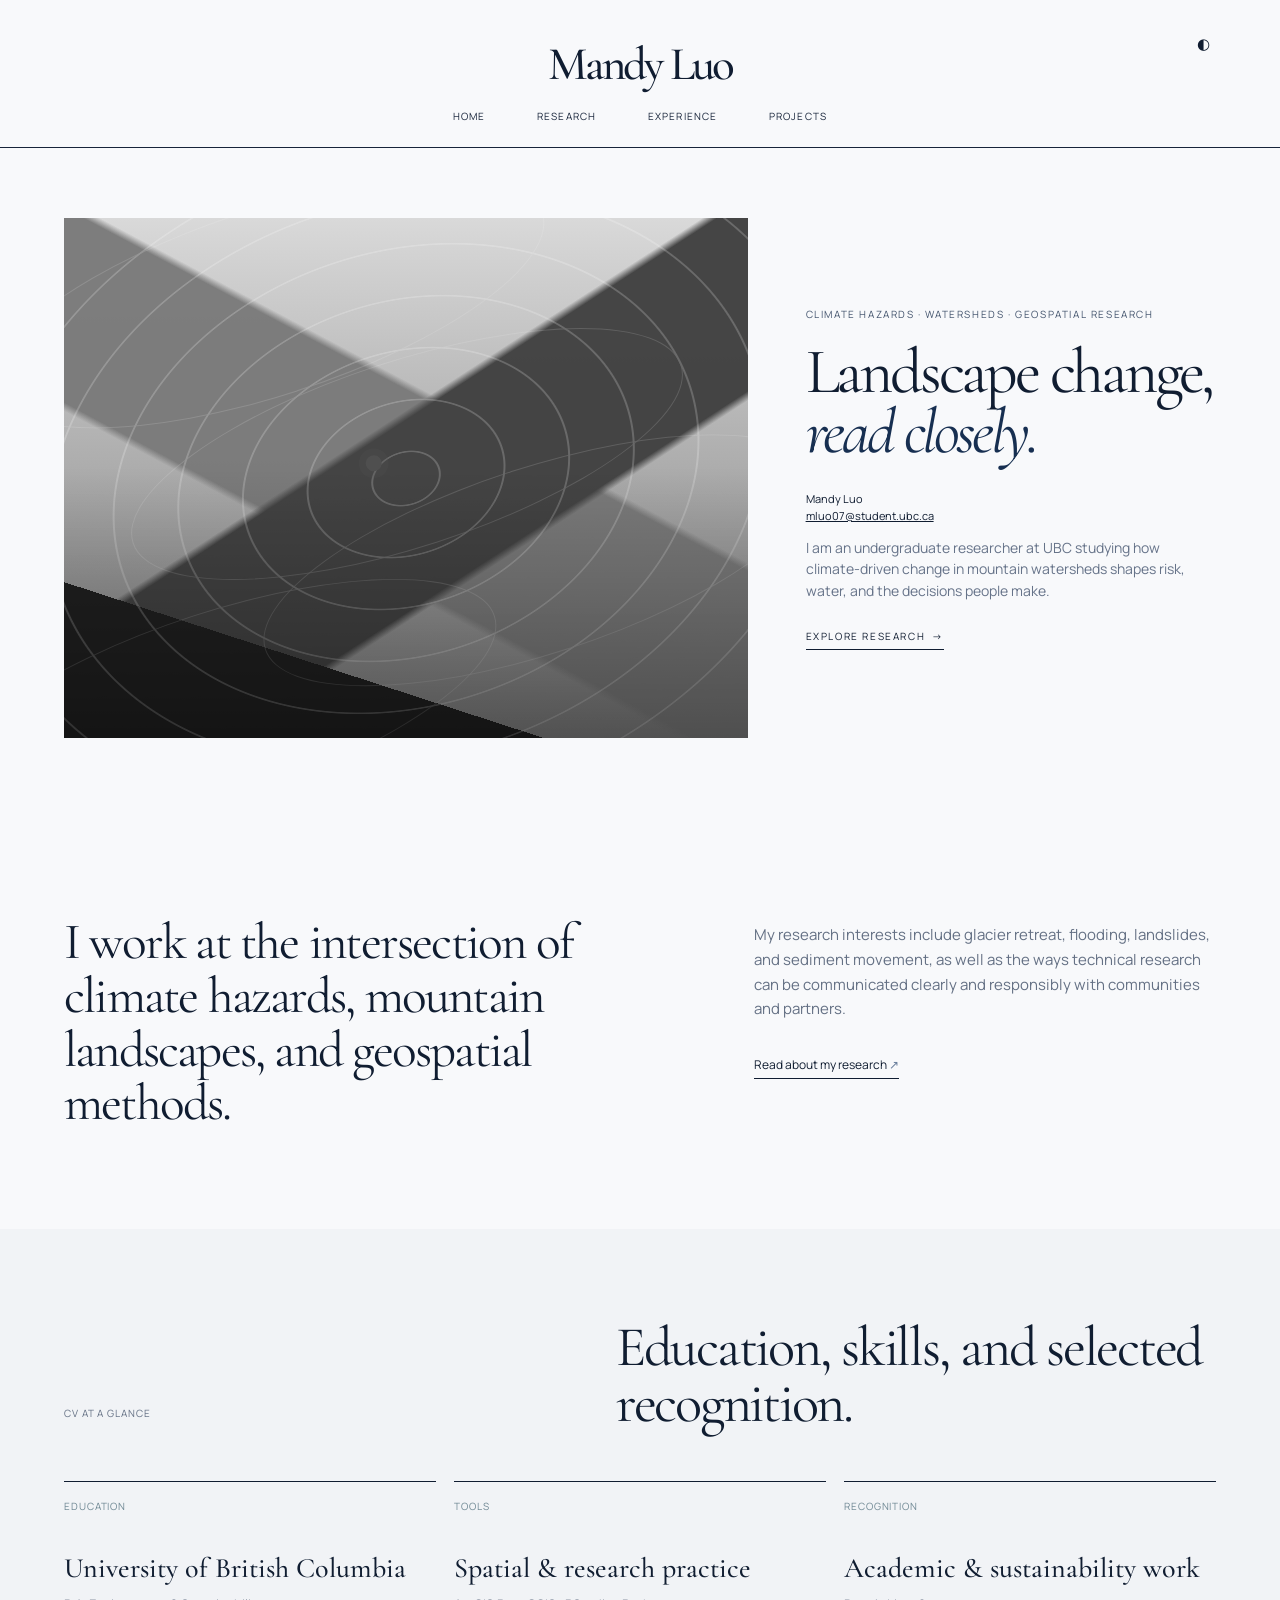
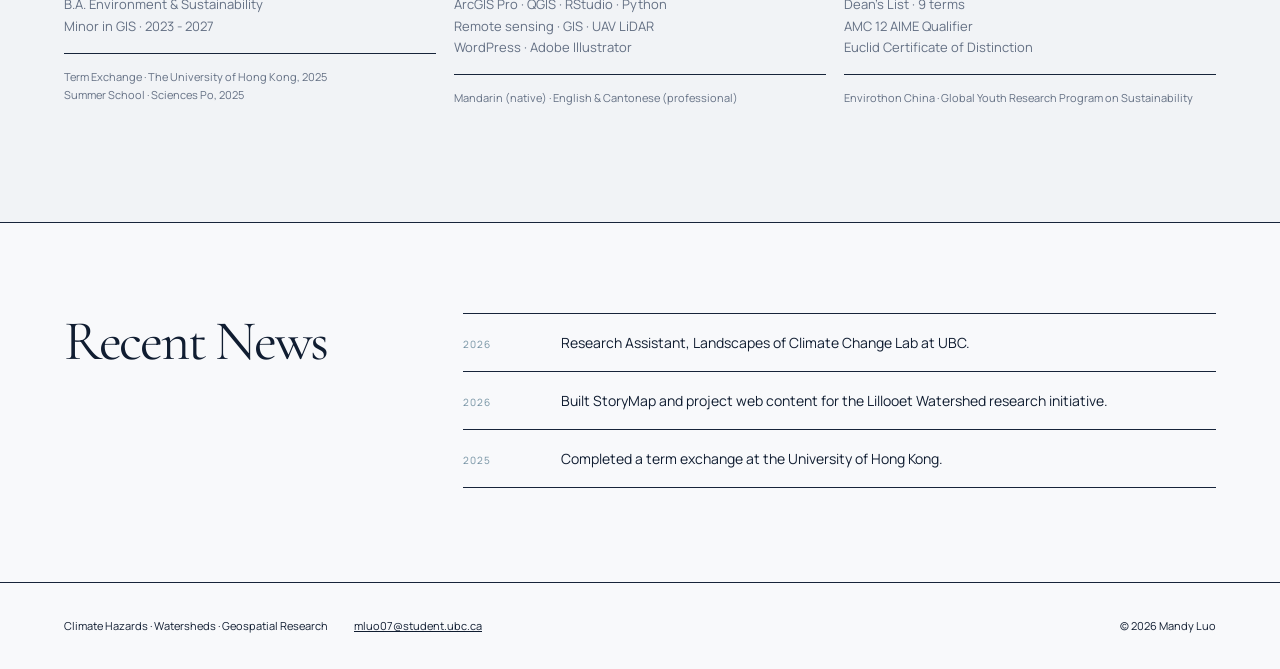
==== commit c6a162de: "Bust cached styles for minimal home page" ====
--- a/index.html
+++ b/index.html
@@ -1,7 +1,7 @@
-<!doctype html><html lang="en"><head><meta charset="utf-8"><meta name="viewport" content="width=device-width,initial-scale=1"><meta name="description" content="Mandy Luo - climate hazards, watersheds, and geospatial research."><title>Mandy Luo | Home</title><link rel="preconnect" href="https://fonts.googleapis.com"><link rel="preconnect" href="https://fonts.gstatic.com" crossorigin><link href="https://fonts.googleapis.com/css2?family=Cormorant+Garamond:ital,wght@0,400;0,500;1,400;1,500&family=Manrope:wght@400;500;600;700&display=swap" rel="stylesheet"><link rel="stylesheet" href="styles.css"></head>
+<!doctype html><html lang="en"><head><meta charset="utf-8"><meta name="viewport" content="width=device-width,initial-scale=1"><meta name="description" content="Mandy Luo - climate hazards, watersheds, and geospatial research."><title>Mandy Luo | Home</title><link rel="preconnect" href="https://fonts.googleapis.com"><link rel="preconnect" href="https://fonts.gstatic.com" crossorigin><link href="https://fonts.googleapis.com/css2?family=Cormorant+Garamond:ital,wght@0,400;0,500;1,400;1,500&family=Manrope:wght@400;500;600;700&display=swap" rel="stylesheet"><link rel="stylesheet" href="styles.css?v=202610011657"><link rel="stylesheet" href="minimal.css?v=202610011657"></head>
 <body><header class="site-header"><a class="brand" href="index.html">Mandy Luo</a><nav><a class="active" href="index.html">Home</a><a href="research.html">Research</a><a href="experience.html">Experience</a><a href="projects.html">Projects</a></nav><button class="theme-toggle" type="button" aria-label="Switch colour theme">◐</button></header>
 <main><section class="hero"><div><p class="kicker">CLIMATE HAZARDS · WATERSHEDS · GEOSPATIAL RESEARCH</p><h1>Landscape change, <em>read closely.</em></h1><div class="intro"><p class="meta">Mandy Luo<br><a href="mailto:mluo07@student.ubc.ca">mluo07@student.ubc.ca</a></p><p>I am an undergraduate researcher at UBC studying how climate-driven change in mountain watersheds shapes risk, water, and the decisions people make.</p></div><a class="hero-link" href="research.html">EXPLORE RESEARCH&nbsp; →</a></div><aside class="portrait" aria-label="A monochrome mountain landscape placeholder"><div class="contours"><i></i><i></i><i></i><i></i><b></b></div></aside></section>
 <section class="home-research"><p class="lead">I work at the intersection of climate hazards, mountain landscapes, and geospatial methods.</p><div><p>My research interests include glacier retreat, flooding, landslides, and sediment movement, as well as the ways technical research can be communicated clearly and responsibly with communities and partners.</p><a class="inline-link" href="research.html">Read about my research <span>↗</span></a></div></section>
 <section class="cv"><div class="section-title"><p>CV AT A GLANCE</p><h2>Education, skills, and selected recognition.</h2></div><div class="cv-grid"><article><p class="label">EDUCATION</p><h3>University of British Columbia</h3><p>B.A. Environment &amp; Sustainability<br>Minor in GIS · 2023 - 2027</p><p class="sub">Term Exchange · The University of Hong Kong, 2025<br>Summer School · Sciences Po, 2025</p></article><article><p class="label">TOOLS</p><h3>Spatial &amp; research practice</h3><p>ArcGIS Pro · QGIS · RStudio · Python<br>Remote sensing · GIS · UAV LiDAR<br>WordPress · Adobe Illustrator</p><p class="sub">Mandarin (native) · English &amp; Cantonese (professional)</p></article><article><p class="label">RECOGNITION</p><h3>Academic &amp; sustainability work</h3><p>Dean's List · 9 terms<br>AMC 12 AIME Qualifier<br>Euclid Certificate of Distinction</p><p class="sub">Envirothon China · Global Youth Research Program on Sustainability</p></article></div></section>
 <section class="home-news"><h2>Recent News</h2><div><p><time>2026</time> Research Assistant, Landscapes of Climate Change Lab at UBC.</p><p><time>2026</time> Built StoryMap and project web content for the Lillooet Watershed research initiative.</p><p><time>2025</time> Completed a term exchange at the University of Hong Kong.</p></div></section></main>
-<footer><p>Climate Hazards · Watersheds · Geospatial Research</p><a href="mailto:mluo07@student.ubc.ca">mluo07@student.ubc.ca</a><span>© 2026 Mandy Luo</span></footer><script src="script.js"></script></body></html>
+<footer><p>Climate Hazards · Watersheds · Geospatial Research</p><a href="mailto:mluo07@student.ubc.ca">mluo07@student.ubc.ca</a><span>© 2026 Mandy Luo</span></footer><script src="script.js?v=202610011657"></script></body></html>
--- a/minimal.css
+++ b/minimal.css
@@ -0,0 +1 @@
+:root{--bg:#f8f9fb;--ink:#101d31;--muted:#647084;--line:#17243a;--pale:#eef1f5;--cream:#f1f3f6;--green:#101d31;--navy:#101d31;--orange:#697e9c}.site-header{height:148px;padding:0 5vw;display:grid;grid-template-columns:1fr;grid-template-rows:84px 64px;justify-items:center;background:rgba(248,249,251,.97);border-bottom:1px solid #17243a}.brand{grid-row:1;font:500 47px/.8 "Cormorant Garamond",Georgia,serif;letter-spacing:-.06em;align-self:end}.site-header nav{grid-row:2;margin:0;gap:clamp(18px,4vw,52px);align-self:center}.site-header nav a{font-size:10px;letter-spacing:.12em;text-transform:uppercase;color:#17243a}.theme-toggle{position:absolute;right:5vw;top:34px;margin:0;font-size:15px}.hero{grid-template-columns:1.1fr .66fr;gap:4.5vw;min-height:605px;padding-top:70px;padding-bottom:80px}.hero>div:first-child{order:2;align-self:center}.hero .kicker{font-size:10px;letter-spacing:.16em;color:#43546d;margin-bottom:20px}.hero h1{font-size:clamp(47px,5vw,73px);line-height:.94;letter-spacing:-.05em}.hero h1 em{color:#172f51}.hero .intro{grid-template-columns:1fr;gap:13px;margin-top:27px;max-width:435px}.hero .intro p:last-child{font-size:14px;line-height:1.55;color:#667389}.hero-link{display:inline-block;color:#101d31;text-decoration:none;margin-top:26px;border-bottom:1px solid #101d31;padding-bottom:5px;font-size:10px;letter-spacing:.16em}.portrait{order:1;height:520px;background:linear-gradient(#d6d9dd,#777f89);filter:grayscale(1);padding:0}.portrait:before{content:"";position:absolute;inset:0;background:linear-gradient(18deg,#101d31 0 21%,transparent 21%),linear-gradient(147deg,transparent 0 43%,#38414c 44% 64%,transparent 65%),linear-gradient(28deg,transparent 0 37%,#747b83 38% 60%,transparent 61%);opacity:.96}.portrait:after{content:"";position:absolute;inset:0;background:linear-gradient(0deg,rgba(10,19,32,.38),transparent 52%),repeating-linear-gradient(169deg,rgba(255,255,255,.14) 0 1px,transparent 1px 9px);mix-blend-mode:multiply}.portrait .contours{opacity:.2;background:repeating-radial-gradient(ellipse at 50% 50%,transparent 0 33px,#fff 34px 35px,transparent 36px 66px)}.home-research{border-top:0;padding-top:98px;padding-bottom:98px}.lead{font-size:clamp(37px,4vw,58px)}.cv{background:#f1f3f6!important}.home-news{border-top:1px solid #17243a}.feature,.projects{background:#101d31}.page-head{padding-top:86px}.page-head h1 em{color:#172f51}.output-img,.feature-art{filter:grayscale(1)}footer{border-top:1px solid #17243a;background:#f8f9fb!important;color:#101d31}@media(max-width:800px){.site-header{height:78px;display:flex;justify-content:space-between;padding:0 22px}.brand{font-size:31px;align-self:auto}.site-header nav{display:none}.theme-toggle{position:static}.hero{grid-template-columns:1fr;padding-top:38px;gap:37px}.hero>div:first-child{order:2}.portrait{height:370px;order:1}.hero h1{font-size:55px}.home-research{padding-top:65px;padding-bottom:65px}}
